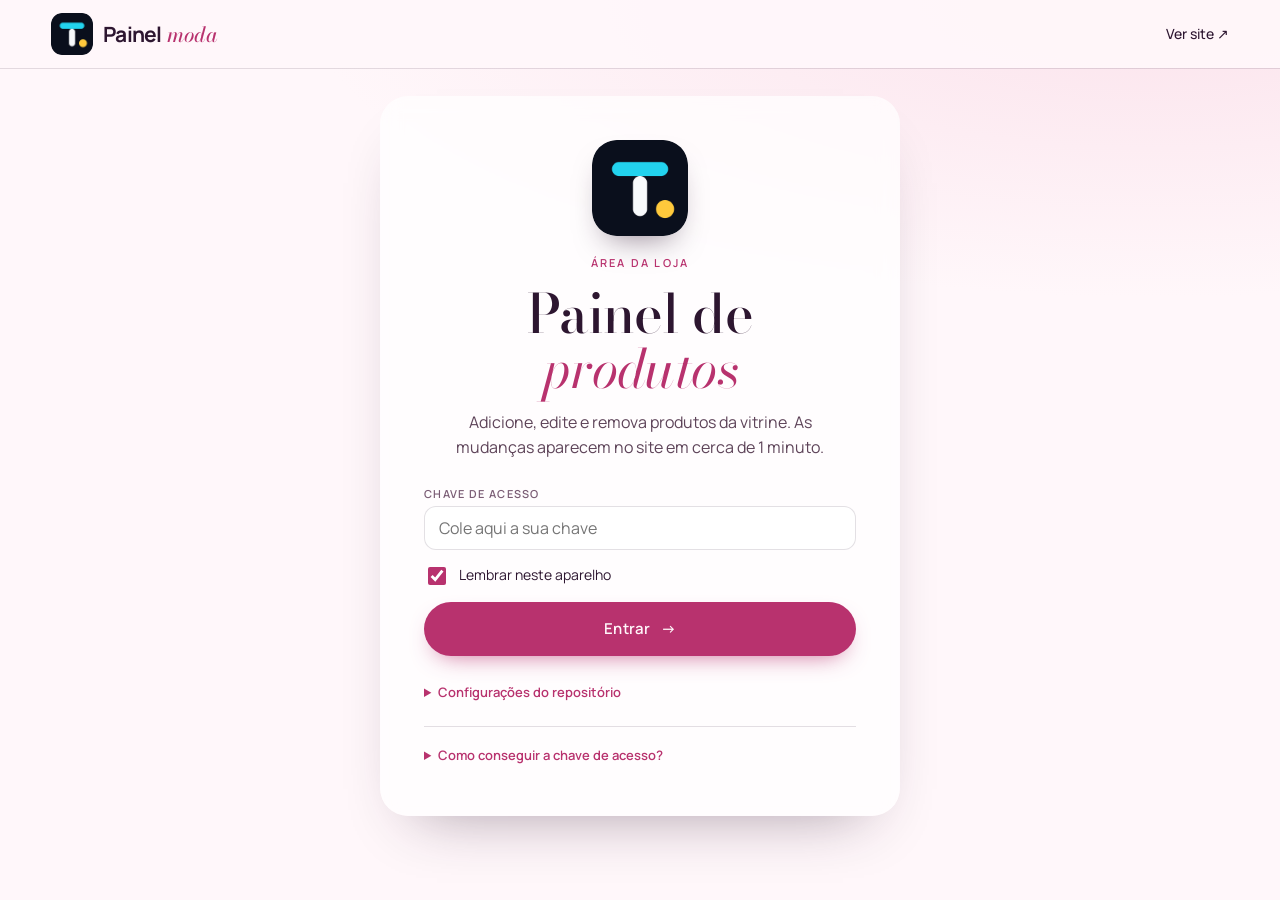
==== admin.html @ 1f46e374 "Tokanu Moda: loja de moda a partir da estrutura da v2 - Logo, contato e Instagram da Tokanu; São Sal" ====
<!doctype html>
<html lang="pt-BR">
<head>
  <meta charset="utf-8">
  <meta name="viewport" content="width=device-width, initial-scale=1, viewport-fit=cover">
  <meta name="robots" content="noindex, nofollow">
  <meta name="theme-color" content="#f8f1ec">
  <title>Painel · Tokanu Moda</title>
  <link rel="icon" href="assets/logo/icone-64.png" type="image/png">
  <link rel="apple-touch-icon" href="assets/logo/icone-180.png">
  <link rel="preconnect" href="https://fonts.googleapis.com">
  <link rel="preconnect" href="https://fonts.gstatic.com" crossorigin>
  <link href="https://fonts.googleapis.com/css2?family=Bodoni+Moda:ital,opsz,wght@0,6..96,400..700;1,6..96,400..600&family=Manrope:wght@400;500;600;700&display=swap" rel="stylesheet">
  <link rel="stylesheet" href="assets/css/style.css?v=1">
  <link rel="stylesheet" href="assets/css/admin.css?v=1">
</head>
<body class="adm">

  <header class="top top--solid adm-top">
    <span class="top__brand">
      <img src="assets/logo/icone-180.png" alt="" width="180" height="180">
      <span>Painel <em>moda</em></span>
    </span>
    <nav class="top__nav">
      <a href="index.html" target="_blank" rel="noopener" class="top__link">Ver site ↗</a>
      <button class="top__link" id="logout" hidden>Sair</button>
    </nav>
  </header>

  <!-- Login -->
  <section class="adm-login" id="loginView">
    <div class="adm-login__card">
      <img class="adm-login__seal" src="assets/logo/icone-512.png" alt="" width="512" height="512">
      <p class="eyebrow">Área da loja</p>
      <h1 class="title">Painel de <em>produtos</em></h1>
      <p class="adm-lead">Adicione, edite e remova produtos da vitrine. As mudanças aparecem no site em cerca de 1 minuto.</p>

      <form id="loginForm" class="adm-form" autocomplete="off">
        <label class="field"><span>Chave de acesso</span><input id="ghToken" type="password" required autocomplete="off" placeholder="Cole aqui a sua chave"></label>
        <label class="adm-check"><input type="checkbox" id="remember" checked> Lembrar neste aparelho</label>
        <button class="pill pill--rose pill--lg pill--block" type="submit">Entrar <span aria-hidden="true">→</span></button>
        <p class="adm-error" id="loginError" role="alert"></p>

        <details class="adm-advanced">
          <summary>Configurações do repositório</summary>
          <div class="adm-row">
            <label class="field"><span>Usuário GitHub</span><input id="ghOwner" required></label>
            <label class="field"><span>Repositório</span><input id="ghRepo" required></label>
          </div>
          <label class="field"><span>Branch</span><input id="ghBranch" value="main" required></label>
        </details>
      </form>

      <details class="adm-help">
        <summary>Como conseguir a chave de acesso?</summary>
        <ol>
          <li>Entre no GitHub com a conta onde o site está publicado.</li>
          <li>Abra <a href="https://github.com/settings/personal-access-tokens/new" target="_blank" rel="noopener">github.com/settings/personal-access-tokens/new</a>.</li>
          <li>Dê um nome (ex.: <em>Painel Loja de Moda</em>) e escolha a validade.</li>
          <li>Em <strong>Repository access</strong>, marque <em>Only select repositories</em> e escolha só o repositório do site.</li>
          <li>Em <strong>Permissions → Repository permissions → Contents</strong>, escolha <strong>Read and write</strong>.</li>
          <li>Clique em <strong>Generate token</strong>, copie e cole no campo acima. Não compartilhe essa chave.</li>
        </ol>
      </details>
    </div>
  </section>

  <!-- Lista -->
  <section class="adm-main" id="listView" hidden>
    <div class="adm-head">
      <div>
        <p class="eyebrow" id="repoLabel"></p>
        <h1 class="title">Seus <em>produtos</em></h1>
      </div>
      <button class="pill pill--rose pill--lg" id="newBtn">+ Novo produto</button>
    </div>

    <ul class="adm-stats" id="admStats"></ul>

    <div class="adm-tools">
      <label class="search">
        <svg width="18" height="18" viewBox="0 0 24 24" fill="none" stroke="currentColor" stroke-width="1.6" aria-hidden="true"><circle cx="11" cy="11" r="7"/><path d="m20 20-3.5-3.5"/></svg>
        <span class="sr-only">Buscar</span><input type="search" id="admSearch" placeholder="Buscar produto…">
      </label>
      <select id="admCat" class="adm-select" aria-label="Filtrar categoria"></select>
    </div>

    <ul class="adm-list" id="admList"></ul>

    <details class="adm-cats">
      <summary>Categorias</summary>
      <p class="fine">A ordem aqui é a ordem dos filtros no site. Categorias sem produtos não aparecem no site.</p>
      <ul id="catList" class="adm-catlist"></ul>
      <form id="catForm" class="adm-row adm-row--inline">
        <label class="field"><span>Nova categoria</span><input id="catName" required></label>
        <button class="pill pill--cocoa" type="submit">Adicionar</button>
      </form>
    </details>

    <div class="adm-foot">
      <button id="exportBtn">Baixar backup (.json)</button>
      <button id="reloadBtn">Recarregar do GitHub</button>
    </div>
  </section>

  <!-- Editor -->
  <div class="overlay" id="overlay"></div>
  <aside class="sheet sheet--product adm-sheet" id="editor" role="dialog" aria-modal="true" aria-label="Editar produto">
    <div class="sheet__grip" aria-hidden="true"></div>
    <div class="sheet__bar">
      <span class="sheet__title" id="edTitle">Novo produto</span>
      <button class="sheet__close" data-close type="button" aria-label="Fechar">✕</button>
    </div>
    <form class="sheet__scroll adm-editor" id="edForm" autocomplete="off">
      <div class="adm-photo">
        <div class="adm-photo__frame"><img id="edPreview" alt="" hidden><span id="edNoPhoto">Sem foto</span></div>
        <div class="adm-photo__ctrl">
          <label class="pill pill--cocoa adm-file">Escolher foto ↑<input type="file" id="edFile" accept="image/*"></label>
          <div class="adm-fit" role="radiogroup" aria-label="Ajuste da foto">
            <label><input type="radio" name="fit" value="contain" checked> Inteira (fundo branco)</label>
            <label><input type="radio" name="fit" value="cover"> Preencher (corta bordas)</label>
          </div>
          <p class="fine">Fotos com fundo branco ficam mais bonitas na vitrine. A imagem é ajustada sozinha para 1000×1250.</p>
        </div>
      </div>

      <div class="adm-fields">
        <label class="field"><span>Nome do produto *</span><input id="edNome" required maxlength="120"></label>
        <div class="adm-row">
          <label class="field"><span>Marca</span><input id="edMarca" list="marcas" maxlength="40"></label>
          <label class="field"><span>Categoria *</span><select id="edCategoria" required></select></label>
        </div>
        <div class="adm-row">
          <label class="field"><span>Preço (R$) · 0 = "Consulte"</span><input id="edPreco" inputmode="decimal" placeholder="100,00"></label>
          <label class="field"><span>Tamanhos / numeração</span><input id="edVolume" placeholder="P · M · G  ou  34 ao 39" maxlength="60"></label>
        </div>
        <label class="field"><span>Cor / material</span><input id="edFamilia" placeholder="Preto, linho, couro, banhado a ouro…" maxlength="60"></label>
        <label class="field"><span>Descrição</span><textarea id="edDescricao" rows="6" maxlength="1200"></textarea></label>
        <div class="adm-switches">
          <label class="adm-switch"><input type="checkbox" id="edDisponivel" checked><span class="adm-switch__ui"></span>Disponível <small>(desligado = "Esgotado")</small></label>
          <label class="adm-switch"><input type="checkbox" id="edDestaque"><span class="adm-switch__ui"></span>Mostrar em "Mais desejados"</label>
        </div>
      </div>
      <datalist id="marcas"></datalist>

      <div class="adm-editor__actions">
        <button class="pill pill--rose pill--lg pill--block" type="submit" id="edSave">Salvar e publicar →</button>
        <button class="adm-delete" type="button" id="edDelete" hidden>Excluir produto</button>
      </div>
    </form>
  </aside>

  <div class="adm-busy" id="busy" hidden>
    <div><img src="assets/logo/icone-180.png" alt="" width="90" height="90"><p id="busyMsg">Publicando…</p></div>
  </div>
  <div class="toast" id="toast" role="status" aria-live="polite"></div>

  <script src="assets/js/config.js?v=1"></script>
  <script src="assets/js/admin.js?v=1"></script>
</body>
</html>
---- assets/css/style.css ----
/* =========================================================
   TOKANU MODA — loja de moda (base: v2 Boutique)
   Creme + blush + cacau, rosé da logo, serifada elegante, molduras em arco
   ========================================================= */
:root {
  --cream: #fff7fa;
  --cream-2: #fceef3;
  --blush: #fbe3ec;
  --blush-2: #f6cfdf;
  --rose: #b8326e;       /* framboesa: botões (contraste com texto claro) */
  --rose-mid: #e0679a;   /* rosa médio */
  --rose-light: #f9c9dc; /* rosa claro */
  --lilac: #efe3f8;
  --champagne: #f7ebdd;
  --frame: 20px;          /* cantos das fotos (antes: arcos) */
  --cocoa: #2d1630;
  --cocoa-2: #3e2242;
  --text: #2d1630;
  --muted: #7a5c74;
  --line: rgba(45, 22, 48, 0.13);
  --line-light: rgba(255, 247, 250, 0.18);

  --serif: "Bodoni Moda", "Didot", "Times New Roman", serif;
  --sans: "Manrope", "Helvetica Neue", Arial, sans-serif;

  --gutter: clamp(16px, 4vw, 56px);
  --radius: 22px;
  --ease: cubic-bezier(0.22, 1, 0.36, 1);
  --top-h: 68px;
}

*, *::before, *::after { box-sizing: border-box; }
html { -webkit-text-size-adjust: 100%; scroll-behavior: smooth; scroll-padding-top: var(--top-h); }
body {
  margin: 0; background: var(--cream); color: var(--text);
  font-family: var(--sans); font-size: 16px; line-height: 1.6;
  -webkit-font-smoothing: antialiased; overflow-x: hidden;
}
body.is-locked { overflow: hidden; }
img { display: block; max-width: 100%; height: auto; }
a { color: inherit; text-decoration: none; }
button { font: inherit; color: inherit; background: none; border: 0; padding: 0; cursor: pointer; }
input, textarea, select { font: inherit; color: inherit; }
::selection { background: var(--rose-light); color: var(--cocoa); }
.sr-only { position: absolute; width: 1px; height: 1px; overflow: hidden; clip: rect(0 0 0 0); white-space: nowrap; }

/* ---------- Tipografia ---------- */
.eyebrow {
  margin: 0 0 14px; font-size: 11px; font-weight: 600;
  letter-spacing: .2em; text-transform: uppercase; color: var(--rose);
}
.title {
  margin: 0; font-family: var(--serif); font-weight: 500;
  font-size: clamp(38px, 7vw, 76px); line-height: 1.02; letter-spacing: -0.015em;
}
.title em, .hero__title em { font-style: italic; color: var(--rose); font-weight: 400; }

/* ---------- Botões ---------- */
.pill {
  display: inline-flex; align-items: center; justify-content: center; gap: 10px;
  min-height: 46px; padding: 0 22px; border-radius: 999px;
  font-weight: 600; font-size: 14px; letter-spacing: .02em;
  transition: background .3s, color .3s, transform .3s var(--ease), box-shadow .3s;
}
.pill:active { transform: scale(.97); }
.pill--rose { background: var(--rose); color: var(--cream); box-shadow: 0 10px 24px -12px rgba(184, 50, 110, .8); }
.pill--rose:hover { background: var(--cocoa); }
.pill--cocoa { background: var(--cocoa); color: var(--cream); }
.pill--cocoa:hover { background: var(--rose); }
.pill--line { border: 1px solid currentColor; }
.pill--lg { min-height: 54px; padding: 0 28px; font-size: 15px; }
.pill--block { width: 100%; }
.pill[disabled] { opacity: .45; pointer-events: none; }
.link-arrow { font-weight: 600; font-size: 14px; border-bottom: 1px solid var(--rose-mid); padding-bottom: 2px; }
.link-arrow:hover { color: var(--rose); }
.round {
  width: 46px; height: 46px; border-radius: 50%; border: 1px solid var(--line);
  display: grid; place-items: center; background: var(--cream); transition: background .3s, color .3s;
}
.round:hover { background: var(--cocoa); color: var(--cream); }

/* ---------- Abertura ---------- */
.curtain {
  position: fixed; inset: 0; z-index: 200; background: var(--cream);
  display: grid; place-items: center;
  transition: opacity .8s var(--ease) .1s, visibility .8s;
}
.curtain img { width: 120px; height: 120px; border-radius: 50%; animation: seal 1.1s var(--ease) both; }
@keyframes seal { from { transform: scale(.7) rotate(-20deg); opacity: 0; } to { transform: none; opacity: 1; } }
.is-ready .curtain { opacity: 0; visibility: hidden; }

/* ---------- Topo ---------- */
.top {
  position: fixed; inset: 0 0 auto; z-index: 60; height: var(--top-h);
  display: flex; align-items: center; justify-content: space-between; gap: 12px;
  padding: 0 var(--gutter);
  transition: background .4s, box-shadow .4s, transform .5s var(--ease);
}
.top.is-solid { background: rgba(255, 247, 250, .9); -webkit-backdrop-filter: blur(12px); backdrop-filter: blur(12px); box-shadow: 0 1px 0 var(--line); }
.top.is-hidden { transform: translateY(-100%); }
.top__brand { display: inline-flex; align-items: center; gap: 10px; }
.top__brand img { width: 42px; height: 42px; border-radius: 50%; }
.top__brand span { font-family: var(--serif); font-size: 21px; font-weight: 600; line-height: 1; }
.top__brand em { font-style: italic; font-weight: 400; color: var(--rose); }
.top__nav { display: flex; align-items: center; gap: 22px; }
.top__link { font-size: 14px; font-weight: 500; position: relative; }
.top__link::after { content: ""; position: absolute; left: 0; right: 0; bottom: -4px; height: 1px; background: var(--rose); transform: scaleX(0); transition: transform .4s var(--ease); }
.top__link:hover::after { transform: scaleX(1); }
.top__desk { display: none; }
@media (min-width: 960px) { .top__desk { display: inline; } }
.top__bag { position: relative; width: 42px; height: 42px; display: grid; place-items: center; border-radius: 50%; }
.top__bag svg { width: 22px; height: 22px; }
.top__badge {
  position: absolute; top: 2px; right: 0; min-width: 18px; height: 18px; padding: 0 5px;
  border-radius: 9px; background: var(--rose); color: var(--cream);
  font-size: 10px; font-weight: 700; display: grid; place-items: center;
  transform: scale(0); transition: transform .4s var(--ease);
}
.top__badge.is-on { transform: scale(1); }
.top__badge.is-bump { animation: bump .5s var(--ease); }
@keyframes bump { 40% { transform: scale(1.35); } }
.top__menu { width: 42px; height: 42px; display: grid; place-content: center; gap: 6px; }
.top__menu span { display: block; width: 22px; height: 1.5px; background: currentColor; transition: transform .4s var(--ease); }
.menu-open .top__menu span:first-child { transform: translateY(3.75px) rotate(45deg); }
.menu-open .top__menu span:last-child { transform: translateY(-3.75px) rotate(-45deg); }
@media (max-width: 420px) { .top__brand span { font-size: 19px; } .top__brand em { display: none; } .top__brand img { width: 38px; height: 38px; } .top__nav { gap: 10px; } }

/* ---------- Menu ---------- */
.menu {
  position: fixed; inset: 0; z-index: 55; background: var(--blush);
  padding: calc(var(--top-h) + 20px) var(--gutter) 32px;
  opacity: 0; visibility: hidden; transition: opacity .5s var(--ease), visibility .5s;
}
.menu.is-open { opacity: 1; visibility: visible; }
.menu__inner { height: 100%; display: flex; flex-direction: column; justify-content: space-between; max-width: 900px; }
.menu__list { list-style: none; margin: 0; padding: 0; }
.menu__list li { border-bottom: 1px solid var(--line); overflow: hidden; }
.menu__list a {
  display: block; padding: 12px 0; font-family: var(--serif); font-size: clamp(34px, 9vw, 64px); line-height: 1.1;
  transform: translateY(100%); transition: transform .8s var(--ease), color .3s;
}
.menu.is-open .menu__list a { transform: none; }
.menu__list li:nth-child(2) a { transition-delay: .05s; }
.menu__list li:nth-child(3) a { transition-delay: .1s; }
.menu__list li:nth-child(4) a { transition-delay: .15s; }
.menu__list li:nth-child(5) a { transition-delay: .2s; }
.menu__list a:hover { color: var(--rose); font-style: italic; }
.menu__foot { display: flex; gap: 10px; flex-wrap: wrap; }

/* ---------- Hero ---------- */
.hero {
  min-height: 100svh; display: grid; gap: 22px; align-content: center; align-items: center;
  padding: calc(var(--top-h) + 8px) var(--gutter) 40px;
  background: radial-gradient(120% 70% at 85% 30%, var(--blush) 0%, var(--cream) 60%);
  overflow: hidden;
}
.hero__title { margin: 0 0 16px; font-family: var(--serif); font-weight: 500; font-size: clamp(38px, 10.5vw, 92px); line-height: .98; letter-spacing: -0.02em; }
.hero__lead { margin: 0 0 26px; max-width: 470px; color: #5e4459; font-size: 16px; }
.hero__cta { display: flex; flex-wrap: wrap; align-items: center; gap: 18px 24px; }

.hero__art { position: relative; height: 44svh; min-height: 300px; max-height: 420px; order: -1; }
.arch {
  position: absolute; overflow: hidden; border-radius: var(--frame);
  background: linear-gradient(180deg, var(--blush-2), var(--blush));
  display: flex; align-items: flex-end; justify-content: center;
  box-shadow: 0 30px 60px -30px rgba(45, 22, 48, .35);
  will-change: transform;
}
.arch img { width: 82%; height: auto; margin-bottom: 9%; filter: drop-shadow(0 18px 24px rgba(45, 22, 48, .22)); transition: transform 1.2s var(--ease); }
.arch--big { left: 4%; top: 0; width: 62%; height: 92%; }
.arch--small { right: 2%; bottom: 0; width: 40%; height: 58%; background: linear-gradient(180deg, #e7c3be, var(--blush-2)); border: 6px solid var(--cream); }
.arch--small img { width: 70%; }
.note {
  position: absolute; z-index: 2; padding: 6px 12px; border-radius: 999px;
  background: var(--cream); font-family: var(--serif); font-style: italic; font-size: 17px; color: var(--cocoa);
  box-shadow: 0 12px 30px -16px rgba(45, 22, 48, .4);
  animation: float 6s ease-in-out infinite;
}
.note--1 { left: 0; top: 12%; }
.note--2 { right: 4%; top: 18%; animation-delay: -2s; }
.note--3 { left: 30%; bottom: 4%; animation-delay: -4s; }
@keyframes float { 50% { transform: translateY(-8px); } }
.hero__ring { position: absolute; right: -14%; top: -10%; width: 70%; color: var(--rose-mid); opacity: .5; pointer-events: none; }

@media (min-width: 960px) {
  .hero { grid-template-columns: 1.05fr 1fr; gap: 40px; }
  .hero__art { order: 0; height: min(78svh, 680px); max-height: none; }
  .hero__title { font-size: clamp(56px, 6.4vw, 104px); }
}

/* Revelar */
.reveal { opacity: 0; transform: translateY(24px); transition: opacity 1s var(--ease), transform 1s var(--ease); }
.reveal.is-in { opacity: 1; transform: none; }

/* ---------- Marcas ---------- */
.brands { border-block: 1px solid var(--line); overflow: hidden; white-space: nowrap; padding: 16px 0; background: var(--cream); }
.brands__track { display: inline-flex; align-items: center; gap: 28px; animation: marquee 30s linear infinite; padding-right: 28px; }
.brands__track span { font-family: var(--serif); font-style: italic; font-size: clamp(24px, 4vw, 36px); }
.brands__track i { font-style: normal; color: var(--rose-mid); font-size: 14px; }
@keyframes marquee { to { transform: translateX(-50%); } }

/* ---------- Seções ---------- */
.section { padding: clamp(64px, 10vw, 128px) var(--gutter); }
.section--blush { background: var(--blush); }
.section--cocoa { background: var(--cocoa); color: var(--cream); }
.section--cocoa .eyebrow { color: var(--rose-light); }
.section--cocoa .title em { color: var(--rose-light); }
.head { margin-bottom: clamp(28px, 5vw, 52px); max-width: 900px; }
.head--split { display: flex; justify-content: space-between; align-items: flex-end; gap: 16px; max-width: none; }
.arrows { display: flex; gap: 8px; flex: none; }

/* ---------- Categorias ---------- */
.cats {
  display: grid; grid-auto-flow: column; grid-auto-columns: 42%;
  gap: 14px; overflow-x: auto; scroll-snap-type: x mandatory; scrollbar-width: none;
  margin: 0 calc(var(--gutter) * -1); padding: 4px var(--gutter) 8px; scroll-padding-inline: var(--gutter);
}
.cats::-webkit-scrollbar { display: none; }
.cat { scroll-snap-align: start; text-align: center; }
.cat__arch {
  display: block; aspect-ratio: 3 / 4; border-radius: var(--frame); overflow: hidden;
  background: var(--blush); position: relative; transition: background .4s;
}
.cat__arch img { width: 100%; height: 100%; object-fit: cover; mix-blend-mode: multiply; transition: transform 1s var(--ease); }
.cat:hover .cat__arch img { transform: scale(1.06); }
.cat:hover .cat__arch { background: var(--blush-2); }
.cat__name { display: block; margin-top: 12px; font-family: var(--serif); font-size: 21px; line-height: 1.15; }
.cat__count { display: block; font-size: 11px; letter-spacing: .14em; text-transform: uppercase; color: var(--muted); margin-top: 2px; }
@media (min-width: 700px) { .cats { grid-auto-columns: 26%; } }
@media (min-width: 1100px) { .cats { grid-auto-flow: row; grid-template-columns: repeat(6, 1fr); overflow: visible; margin: 0; padding: 0; } }

/* ---------- Escolhas ---------- */
.picks {
  display: grid; grid-auto-flow: column; grid-auto-columns: min(80vw, 360px);
  gap: 18px; overflow-x: auto; scroll-snap-type: x mandatory; scrollbar-width: none;
  margin: 0 calc(var(--gutter) * -1); padding: 0 var(--gutter) 10px; scroll-padding-inline: var(--gutter);
}
.picks::-webkit-scrollbar { display: none; }
.pick { scroll-snap-align: start; text-align: left; background: var(--cream); border-radius: var(--radius); padding: 12px; display: flex; flex-direction: column; }
.pick__img { display: block; aspect-ratio: 4 / 5; border-radius: var(--frame); overflow: hidden; background: #fff; }
.pick__img img { width: 100%; height: 100%; object-fit: cover; transition: transform 1.2s var(--ease); }
.pick:hover .pick__img img { transform: scale(1.05); }
.pick__body { padding: 14px 6px 4px; display: grid; gap: 4px; }
.pick__brand { font-size: 10px; letter-spacing: .18em; text-transform: uppercase; color: var(--muted); font-weight: 600; }
.pick__name { font-family: var(--serif); font-size: 23px; line-height: 1.1; }
.pick__foot { display: flex; justify-content: space-between; align-items: center; margin-top: 8px; }
.pick__price { font-weight: 700; }
.pick__go { font-size: 13px; font-weight: 600; color: var(--rose); }

/* ---------- Filtros ---------- */
.filters {
  position: sticky; top: var(--top-h); z-index: 30;
  margin: 0 calc(var(--gutter) * -1) 26px; padding: 10px var(--gutter) 12px;
  background: rgba(255, 247, 250, .94); -webkit-backdrop-filter: blur(10px); backdrop-filter: blur(10px);
  border-bottom: 1px solid var(--line);
  transition: top .5s var(--ease);
}
.top.is-hidden ~ main .filters { top: 0; }
.chips { display: flex; gap: 8px; overflow-x: auto; scrollbar-width: none; margin: 0 calc(var(--gutter) * -1); padding: 2px var(--gutter); }
.chips::-webkit-scrollbar { display: none; }
.chip {
  flex: none; padding: 9px 16px; border-radius: 999px; border: 1px solid var(--line);
  font-size: 13px; font-weight: 500; white-space: nowrap; background: transparent;
  transition: background .3s, color .3s, border-color .3s;
}
.chip:hover { border-color: var(--rose-mid); }
.chip.is-active { background: var(--cocoa); color: var(--cream); border-color: var(--cocoa); }
.chip sup { font-size: 9px; margin-left: 3px; opacity: .6; }
.filters__row { display: flex; align-items: center; gap: 12px; margin-top: 10px; }
.search {
  flex: 1; display: flex; align-items: center; gap: 10px;
  background: #fff; border-radius: 999px; padding: 0 16px; height: 44px; border: 1px solid var(--line);
}
.search input { flex: 1; min-width: 0; border: 0; outline: none; background: transparent; font-size: 16px; }
.search input::placeholder { color: #a88aa0; }
.search:focus-within { border-color: var(--rose-mid); }
.filters__count { font-size: 12px; color: var(--muted); white-space: nowrap; }

/* ---------- Grade de produtos ---------- */
.grid { display: grid; grid-template-columns: repeat(2, minmax(0, 1fr)); gap: 26px 12px; }
@media (min-width: 720px) { .grid { grid-template-columns: repeat(3, minmax(0, 1fr)); gap: 40px 20px; } }
@media (min-width: 1180px) { .grid { grid-template-columns: repeat(4, minmax(0, 1fr)); } }
.card { display: flex; flex-direction: column; }
.card__media {
  position: relative; width: 100%; aspect-ratio: 4 / 5; overflow: hidden;
  border-radius: var(--frame); background: var(--blush);
}
.card__media img { width: 100%; height: 100%; object-fit: cover; mix-blend-mode: multiply; transition: transform 1.1s var(--ease), opacity .5s; }
.card__media img[data-loaded="0"] { opacity: 0; }
.card:hover .card__media img { transform: scale(1.05); }
.card__tag {
  position: absolute; left: 50%; bottom: 10px; transform: translateX(-50%);
  padding: 5px 10px; border-radius: 999px; background: var(--cream);
  font-size: 10px; font-weight: 700; letter-spacing: .12em; text-transform: uppercase; white-space: nowrap;
}
.card__tag--off { background: var(--cocoa); color: var(--cream); }
.card__body { padding: 12px 2px 0; display: flex; flex-direction: column; gap: 3px; flex: 1; text-align: center; }
.card__brand { font-size: 10px; letter-spacing: .16em; text-transform: uppercase; color: var(--muted); font-weight: 600; }
.card__name { margin: 0; font-family: var(--serif); font-weight: 500; font-size: 19px; line-height: 1.12; }
.card__name button { text-align: center; }
.card__vol { font-size: 12px; color: var(--muted); }
.card__price { font-weight: 700; margin-top: 4px; }
.card__add {
  margin-top: 10px; min-height: 40px; border-radius: 999px; border: 1px solid var(--cocoa);
  font-size: 13px; font-weight: 600; transition: background .3s, color .3s, border-color .3s;
}
.card__add:hover { background: var(--cocoa); color: var(--cream); }
.card__add.is-added { background: var(--rose); border-color: var(--rose); color: var(--cream); }
.card.is-off .card__media img { filter: grayscale(.9); opacity: .6; }
@media (min-width: 720px) { .card__name { font-size: 22px; } }
.empty { grid-column: 1 / -1; text-align: center; color: var(--muted); padding: 50px 0; }
.empty a { color: var(--rose); text-decoration: underline; }

/* ---------- Como comprar ---------- */
.steps { list-style: none; margin: 0; padding: 0; display: grid; gap: 0; }
.step { padding: 26px 0; border-top: 1px solid var(--line-light); display: grid; grid-template-columns: 64px 1fr; gap: 4px 16px; }
.step__n { font-family: var(--serif); font-style: italic; font-size: 44px; line-height: 1; color: var(--rose-light); grid-row: span 2; }
.step h3 { margin: 0; font-family: var(--serif); font-weight: 500; font-size: 28px; line-height: 1.15; }
.step p { margin: 0; color: rgba(255, 247, 250, .72); max-width: 420px; }
@media (min-width: 900px) {
  .steps { grid-template-columns: repeat(3, 1fr); gap: 32px; }
  .step { grid-template-columns: 1fr; padding-top: 30px; }
  .step__n { font-size: 64px; grid-row: auto; margin-bottom: 10px; }
}

/* ---------- Sobre ---------- */
.about { display: grid; gap: 32px; align-items: center; }
.about__text > p:not(.eyebrow) { color: #5e4459; max-width: 560px; margin: 18px 0 24px; font-size: 17px; }
.facts { list-style: none; margin: 0; padding: 0; display: grid; grid-template-columns: repeat(3, 1fr); border-top: 1px solid var(--line); }
.facts li { padding: 14px 8px 0 0; font-family: var(--serif); font-size: 20px; line-height: 1.15; }
.facts span { display: block; font-family: var(--sans); font-size: 10px; letter-spacing: .16em; text-transform: uppercase; color: var(--muted); margin-bottom: 4px; }
@media (min-width: 900px) { .about { grid-template-columns: 1fr 1.2fr; gap: 56px; } }

/* ---------- CTA ---------- */
.cta {
  background: var(--rose-light); display: grid; gap: 28px; align-items: center;
  padding: clamp(64px, 10vw, 120px) var(--gutter); overflow: hidden;
}
.cta .eyebrow { color: var(--cocoa); }
.cta .title em { color: var(--rose); }
.cta__text p:not(.eyebrow) { max-width: 460px; margin: 18px 0 26px; font-size: 17px; }
.cta__arch {
  width: min(70vw, 360px); aspect-ratio: 3 / 4; justify-self: center;
  border-radius: var(--frame); background: var(--cream);
  display: flex; align-items: flex-end; justify-content: center; overflow: hidden;
}
.cta__arch img { width: 76%; margin-bottom: 10%; filter: drop-shadow(0 18px 24px rgba(45, 22, 48, .22)); }
@media (min-width: 900px) { .cta { grid-template-columns: auto 1fr; gap: 72px; } }

/* ---------- Rodapé ---------- */
.footer { background: var(--cocoa); color: var(--cream); padding: 56px var(--gutter) calc(110px + env(safe-area-inset-bottom)); }
.footer__top { display: grid; gap: 32px; }
.footer__logo { width: 200px; }
.footer__cols { display: grid; grid-template-columns: 1fr 1fr; gap: 24px; }
.footer h4 { margin: 0 0 12px; font-size: 11px; letter-spacing: .18em; text-transform: uppercase; color: var(--rose-light); font-weight: 600; }
.footer a, .footer p { display: block; margin: 0 0 8px; font-size: 14px; color: rgba(255, 247, 250, .85); }
.footer a:hover { color: var(--rose-light); }
.footer__base { margin-top: 40px; padding-top: 18px; border-top: 1px solid var(--line-light); display: flex; flex-wrap: wrap; justify-content: space-between; gap: 8px 24px; font-size: 12px; color: rgba(255, 247, 250, .6); }
.footer__base strong { color: var(--cream); }
@media (min-width: 900px) { .footer { padding-bottom: 32px; } .footer__top { grid-template-columns: 1fr 1.4fr; align-items: start; } }

/* ---------- Painéis (bottom sheet no celular, lateral no desktop) ---------- */
.overlay { position: fixed; inset: 0; z-index: 80; background: rgba(45, 22, 48, .45); opacity: 0; visibility: hidden; transition: opacity .5s var(--ease), visibility .5s; }
.overlay.is-open { opacity: 1; visibility: visible; }
.sheet {
  position: fixed; z-index: 90; left: 0; right: 0; bottom: 0; max-height: 92svh;
  background: var(--cream); border-radius: 26px 26px 0 0;
  display: flex; flex-direction: column;
  transform: translateY(105%); transition: transform .7s var(--ease); visibility: hidden;
  box-shadow: 0 -20px 50px -20px rgba(45, 22, 48, .35);
}
.sheet.is-open { transform: none; visibility: visible; }
.sheet--bag { height: 92svh; }
.sheet__grip { width: 44px; height: 5px; border-radius: 3px; background: var(--line); margin: 10px auto 0; flex: none; }
.sheet__bar { display: flex; justify-content: space-between; align-items: center; padding: 6px var(--gutter) 10px; flex: none; }
.sheet__counter { font-size: 11px; letter-spacing: .16em; color: var(--muted); }
.sheet__title { font-family: var(--serif); font-size: 26px; }
.sheet__title small { font-family: var(--sans); font-size: 13px; color: var(--muted); }
.sheet__close { width: 40px; height: 40px; border-radius: 50%; background: var(--cream-2); display: grid; place-items: center; font-size: 15px; }
.sheet__close:hover { background: var(--cocoa); color: var(--cream); }
.sheet__scroll { overflow-y: auto; flex: 1; overscroll-behavior: contain; }
@media (min-width: 960px) {
  .sheet { left: auto; top: 0; bottom: 0; right: 0; max-height: none; height: auto; border-radius: 26px 0 0 26px; transform: translateX(105%); }
  .sheet--product { width: min(1040px, 92vw); }
  .sheet--bag { width: 460px; height: auto; }
  .sheet__grip { display: none; }
  .sheet__bar { padding-top: 18px; }
}

.pd { display: grid; gap: 4px; padding-bottom: 30px; }
.pd__media { margin: 0 var(--gutter); aspect-ratio: 4 / 5; max-height: 52svh; border-radius: var(--frame); overflow: hidden; background: var(--blush); justify-self: center; width: min(100% - 2 * var(--gutter), 440px); }
.pd__media img { width: 100%; height: 100%; object-fit: cover; mix-blend-mode: multiply; }
.pd__body { padding: 18px var(--gutter) 0; display: grid; gap: 16px; }
.pd__brand { font-size: 11px; letter-spacing: .18em; text-transform: uppercase; color: var(--rose); font-weight: 700; }
.pd__name { margin: -8px 0 0; font-family: var(--serif); font-weight: 500; font-size: clamp(32px, 7vw, 50px); line-height: 1.02; }
.pd__tags { display: flex; flex-wrap: wrap; gap: 6px; }
.pd__tag { padding: 6px 12px; border-radius: 999px; background: var(--blush); font-size: 12px; font-weight: 500; }
.pd__desc { margin: 0; color: #5e4459; font-size: 16px; line-height: 1.65; }
.pd__price { font-family: var(--serif); font-size: 40px; line-height: 1; font-weight: 600; }
.pd__price small { display: block; margin-top: 6px; font-family: var(--sans); font-size: 12px; font-weight: 400; color: var(--muted); }
.pd__buy { display: flex; gap: 10px; align-items: center; }
.pd__buy .pill { flex: 1; }
.pd__wa { display: flex; }
.pd__nav { display: flex; justify-content: space-between; padding-top: 12px; border-top: 1px solid var(--line); font-size: 13px; font-weight: 600; }
.qty { display: inline-flex; align-items: center; border: 1px solid var(--line); border-radius: 999px; height: 46px; flex: none; }
.qty button { width: 40px; height: 100%; font-size: 18px; }
.qty span { min-width: 22px; text-align: center; font-weight: 700; }
@media (min-width: 960px) {
  .pd { grid-template-columns: 1fr 1fr; align-items: start; padding: 0 0 40px; }
  .pd__media { margin: 0 0 0 var(--gutter); width: auto; max-height: none; position: sticky; top: 0; }
  .pd__body { padding: 0 40px 0 12px; }
}

.bag__list { list-style: none; margin: 0; padding: 0 var(--gutter); }
.bag__item { display: grid; grid-template-columns: 70px 1fr auto; gap: 14px; align-items: center; padding: 14px 0; border-bottom: 1px solid var(--line); }
.bag__thumb { aspect-ratio: 4 / 5; border-radius: var(--frame); overflow: hidden; background: var(--blush); }
.bag__thumb img { width: 100%; height: 100%; object-fit: cover; mix-blend-mode: multiply; }
.bag__name { font-family: var(--serif); font-size: 19px; line-height: 1.12; }
.bag__meta { font-size: 12px; color: var(--muted); margin-top: 3px; }
.bag__controls { display: flex; flex-direction: column; align-items: flex-end; gap: 6px; }
.bag__controls .qty { height: 36px; }
.bag__controls .qty button { width: 32px; font-size: 16px; }
.bag__remove { font-size: 12px; color: var(--muted); text-decoration: underline; }
.bag__empty { padding: 40px var(--gutter); text-align: center; }
.bag__empty h3 { font-family: var(--serif); font-weight: 500; font-size: 34px; margin: 0 0 8px; }
.bag__empty p { color: var(--muted); margin: 0 0 22px; }
.bag__foot { flex: none; display: grid; gap: 12px; padding: 14px var(--gutter) calc(14px + env(safe-area-inset-bottom)); border-top: 1px solid var(--line); background: var(--cream); }
.bag__total { display: flex; justify-content: space-between; align-items: baseline; }
.bag__total span { font-size: 13px; color: var(--muted); }
.bag__total strong { font-family: var(--serif); font-size: 32px; font-weight: 600; }
.fields { display: grid; grid-template-columns: minmax(0, 1fr) minmax(0, 1fr); gap: 10px; }
.field { display: grid; gap: 3px; min-width: 0; }
.field span { font-size: 11px; letter-spacing: .12em; text-transform: uppercase; color: var(--muted); font-weight: 600; }
.field input, .field textarea, .field select {
  width: 100%; min-width: 0; height: 44px; padding: 0 14px; border-radius: 12px;
  border: 1px solid var(--line); background: #fff; outline: none; font-size: 16px;
}
.field textarea { height: auto; padding: 10px 14px; resize: vertical; }
.field input:focus, .field textarea:focus, .field select:focus { border-color: var(--rose-mid); }
.fine { margin: 0; font-size: 11px; color: var(--muted); }
.fine a { text-decoration: underline; }

/* ---------- Flutuantes ---------- */
.floatbag {
  position: fixed; z-index: 50; left: 12px; right: 12px; bottom: calc(12px + env(safe-area-inset-bottom));
  display: flex; align-items: center; justify-content: space-between; gap: 10px;
  padding: 8px 8px 8px 20px; border-radius: 999px; background: var(--cocoa); color: var(--cream);
  box-shadow: 0 18px 40px -16px rgba(45, 22, 48, .6);
  transform: translateY(160%); transition: transform .6s var(--ease);
}
.floatbag.is-visible { transform: none; }
.floatbag__info { display: grid; text-align: left; line-height: 1.2; }
.floatbag__count { font-weight: 700; font-size: 14px; }
.floatbag__total { font-size: 12px; color: var(--rose-light); }
@media (min-width: 960px) { .floatbag { left: auto; right: 24px; bottom: 24px; width: 360px; } }

.wa-fab {
  position: fixed; z-index: 49; right: 16px; bottom: calc(16px + env(safe-area-inset-bottom));
  width: 56px; height: 56px; border-radius: 50%; background: var(--rose); color: var(--cream);
  display: grid; place-items: center; box-shadow: 0 14px 30px -12px rgba(184, 50, 110, .9);
  transition: transform .5s var(--ease), opacity .4s, background .3s;
}
.wa-fab:hover { background: var(--cocoa); }
.wa-fab svg { width: 26px; height: 26px; }
.wa-fab.is-hidden, .wa-fab.is-top { transform: scale(.4); opacity: 0; pointer-events: none; }

.toast {
  position: fixed; z-index: 120; left: 50%; top: calc(var(--top-h) + 8px);
  transform: translate(-50%, -16px); opacity: 0; pointer-events: none;
  padding: 10px 18px; border-radius: 999px; background: var(--cocoa); color: var(--cream);
  font-size: 13px; font-weight: 600; max-width: calc(100vw - 32px); text-align: center;
  transition: transform .5s var(--ease), opacity .4s;
}
.toast.is-show { transform: translate(-50%, 0); opacity: 1; }

/* ---------- Página de texto ---------- */
.doc { padding: calc(var(--top-h) + 40px) var(--gutter) 80px; max-width: 820px; }
.doc h1 { font-family: var(--serif); font-weight: 500; font-size: clamp(44px, 9vw, 84px); line-height: 1; margin: 10px 0 28px; }
.doc h1 em { font-style: italic; color: var(--rose); }
.doc h2 { font-family: var(--serif); font-weight: 600; font-size: 26px; margin: 40px 0 8px; }
.doc p, .doc li { font-size: 16px; line-height: 1.7; color: #4a3448; }
.doc a { color: var(--rose); text-decoration: underline; }
.top--solid { background: rgba(255, 247, 250, .94); box-shadow: 0 1px 0 var(--line); }

@media (prefers-reduced-motion: reduce) {
  *, *::before, *::after { animation: none !important; transition-duration: .01ms !important; }
  .reveal { opacity: 1; transform: none; }
}

@media (max-width: 959px) { .hero__lead { font-size: 15px; margin-bottom: 20px; } .hero .eyebrow { margin-bottom: 10px; } .note { font-size: 15px; } }
/* Tablet: mantém a proporção dos arcos do topo */
@media (min-width: 560px) and (max-width: 959px) {
  .hero__art { width: min(100%, 460px); max-height: 460px; height: 50svh; justify-self: center; }
}

/* =========================================================
   Instagram 3D
   ========================================================= */
.ig3d { display: block; width: 100%; height: auto; overflow: visible; filter: drop-shadow(0 6px 8px rgba(80, 30, 90, .28)); }
.top__ig { width: 38px; display: grid; place-items: center; transition: transform .5s var(--ease); }
.top__ig .ig3d { width: 30px; }
.top__ig:hover { transform: translateY(-2px) rotate(-8deg) scale(1.08); }
.pill--ig { gap: 8px; }
.pill--ig .ig3d { width: 22px; }

.ig-fab {
  position: fixed; z-index: 49; right: 16px; bottom: calc(84px + env(safe-area-inset-bottom));
  width: 56px; transition: transform .6s var(--ease), opacity .4s, bottom .6s var(--ease);
  animation: igbob 3.2s ease-in-out infinite;
}
.ig-fab:hover { transform: rotate(-10deg) scale(1.08); }
.ig-fab.is-top { transform: scale(.4); opacity: 0; pointer-events: none; }
.ig-fab.is-lifted { bottom: calc(88px + env(safe-area-inset-bottom)); }
.ig-fab.is-solo { bottom: calc(16px + env(safe-area-inset-bottom)); }
@keyframes igbob { 50% { translate: 0 -5px; } }
@media (min-width: 960px) { .ig-fab.is-lifted { bottom: 96px; right: 24px; } }

.insta { padding: clamp(56px, 9vw, 110px) var(--gutter); background: var(--cream); }
.insta__card {
  display: grid; gap: 24px; align-items: center; justify-items: center; text-align: center;
  max-width: 1080px; margin: 0 auto; padding: clamp(28px, 5vw, 56px);
  border-radius: 32px; background: linear-gradient(135deg, #fff6f2 0%, var(--blush) 100%);
  box-shadow: 0 30px 60px -36px rgba(45, 22, 48, .45); position: relative; overflow: hidden;
}
.insta__card::before {
  content: ""; position: absolute; inset: auto -20% -60% auto; width: 70%; aspect-ratio: 1; border-radius: 50%;
  background: radial-gradient(circle, rgba(214, 36, 159, .14), transparent 65%); pointer-events: none;
}
.insta__icon { width: clamp(120px, 34vw, 190px); perspective: 700px; display: block; }
.ig3d--xl { transform-style: preserve-3d; transition: transform .25s ease-out; filter: drop-shadow(0 22px 26px rgba(80, 30, 90, .35)); animation: igfloat 5s ease-in-out infinite; }
@keyframes igfloat { 50% { translate: 0 -10px; } }
.insta__text { display: grid; gap: 10px; justify-items: center; position: relative; }
.insta__text .eyebrow { margin: 0; }
.insta__handle { font-family: var(--serif); font-size: clamp(32px, 7vw, 60px); line-height: 1; font-style: italic; color: var(--cocoa); word-break: break-word; }
.insta__lead { color: #5e4459; max-width: 420px; }
.pill--insta {
  margin-top: 8px; color: #fff;
  background: linear-gradient(90deg, #f58529, #dd2a7b 45%, #8134af 80%, #515bd4);
  box-shadow: 0 12px 26px -12px rgba(221, 42, 123, .8);
}
.insta__card:hover .pill--insta { filter: brightness(1.06); }
@media (min-width: 820px) {
  .insta__card { grid-template-columns: auto 1fr; justify-items: start; text-align: left; gap: 56px; }
  .insta__text { justify-items: start; }
}

/* =========================================================
   Selo 3D + sacolinhas interativas
   ========================================================= */
.seal3d {
  position: relative; width: min(88vw, 460px); aspect-ratio: 1; justify-self: center;
  touch-action: pan-y; user-select: none; -webkit-user-select: none;
}
.seal3d__stage { position: absolute; inset: 18%; perspective: 900px; z-index: 1; }
.seal3d__coin {
  position: absolute; inset: 0; transform-style: preserve-3d; cursor: grab;
  transform: rotateX(var(--rx, 8deg)) rotateY(var(--ry, -14deg));
}
.seal3d__coin:active { cursor: grabbing; }
.seal3d__layer { position: absolute; inset: 0; border-radius: 50%; background: radial-gradient(circle at 35% 30%, #4a3436, #140d0e 70%); }
.seal3d__layer--rim { background: linear-gradient(90deg, #6d3f46, #c48b93 30%, #f3c6cf 50%, #a8636d 70%, #4a2a2f); }
.seal3d__face {
  position: absolute; inset: 0; width: 100%; height: 100%; border-radius: 50%;
  transform: translateZ(1px); backface-visibility: hidden;
  box-shadow: inset 0 0 0 2px rgba(243, 198, 207, .35);
}
.seal3d__face-gloss {
  position: absolute; inset: 0; border-radius: 50%; transform: translateZ(2px); pointer-events: none;
  background: radial-gradient(circle at var(--gx, 30%) var(--gy, 25%), rgba(255,255,255,.28), rgba(255,255,255,0) 45%);
  mix-blend-mode: screen;
}
.seal3d__shadow {
  position: absolute; left: 12%; right: 12%; bottom: -16%; height: 12%; border-radius: 50%;
  background: radial-gradient(closest-side, rgba(45, 22, 48, .35), transparent);
  transform: translateX(calc(var(--ry-num, -14) * -0.6px)); filter: blur(4px);
}
.seal3d__minis { position: absolute; inset: 0; pointer-events: none; }
.mini {
  position: absolute; left: 0; top: 0; pointer-events: auto; cursor: pointer;
  width: var(--s, 44px); height: auto; will-change: transform;
  filter: drop-shadow(0 8px 8px rgba(45, 22, 48, .25));
  -webkit-tap-highlight-color: transparent;
}
.mini img { width: 100%; height: auto; pointer-events: none; }
.spark {
  position: absolute; width: 8px; height: 8px; margin: -4px 0 0 -4px; border-radius: 50%;
  background: var(--rose-light); pointer-events: none; animation: spark .7s var(--ease) forwards;
}
@keyframes spark { to { transform: translate(var(--dx), var(--dy)) scale(0); opacity: 0; } }
.seal3d__hint {
  position: absolute; left: 0; right: 0; bottom: -6px; margin: 0; text-align: center;
  font-family: var(--serif); font-style: italic; font-size: 17px; color: var(--rose);
}

/* =========================================================
   TOKANU MODA — peças novas
   ========================================================= */
.curtain img, .top__brand img { border-radius: 26%; }
.top__brand span { font-family: var(--sans); font-weight: 700; letter-spacing: -0.04em; font-size: 21px; }
.top__brand em { font-family: var(--serif); font-weight: 500; letter-spacing: 0; margin-left: .12em; }
.hero { background: radial-gradient(110% 70% at 85% 25%, var(--blush) 0%, var(--lilac) 38%, var(--cream) 70%); }

/* Notebook + celular com a logo 3D */
.devices { perspective: 1400px; }
.laptop { position: absolute; left: 0; top: 10%; width: 84%; z-index: 1; }
.laptop__lid {
  position: relative; aspect-ratio: 16 / 10.2; padding: 3%;
  border-radius: 18px 18px 6px 6px;
  background: linear-gradient(145deg, #fbeef4, #dcb7c9);
  box-shadow: 0 34px 60px -30px rgba(45, 22, 48, .55), inset 0 0 0 1px rgba(255, 255, 255, .7);
  transform: rotateY(-14deg) rotateX(3deg); transform-origin: 50% 100%;
}
.laptop__screen {
  position: relative; width: 100%; height: 100%; border-radius: 10px; overflow: hidden;
  background: radial-gradient(120% 100% at 25% 15%, #2a1d44 0%, #121428 45%, #0a0f1c 100%);
  display: flex; flex-direction: column; align-items: center; justify-content: center; gap: 4%;
  perspective: 600px;
}
.laptop__screen::after { content: ""; position: absolute; inset: 0; background: linear-gradient(115deg, rgba(255,255,255,.14) 0%, rgba(255,255,255,0) 38%); pointer-events: none; }
.laptop__base {
  position: relative; height: 14px; margin: 0 -7%;
  border-radius: 3px 3px 18px 18px;
  background: linear-gradient(180deg, #f6e3ec, #c595ac);
  transform: rotateY(-14deg); box-shadow: 0 22px 30px -16px rgba(45, 22, 48, .5);
}
.laptop__base::before { content: ""; position: absolute; left: 50%; top: 0; width: 16%; height: 5px; transform: translateX(-50%); border-radius: 0 0 6px 6px; background: rgba(45, 22, 48, .18); }
.screen-ui { position: absolute; top: 5%; left: 4%; display: flex; gap: 5px; }
.screen-ui i { width: 7px; height: 7px; border-radius: 50%; background: rgba(255, 255, 255, .25); }
.screen-word { font-family: var(--sans); font-weight: 700; color: #f8fafc; font-size: clamp(16px, 2.6vw, 34px); letter-spacing: -0.05em; line-height: 1; position: relative; z-index: 1; }
.screen-word b { color: #ffc93c; }
.screen-word--sm { font-size: clamp(12px, 1.6vw, 18px); }
.screen-tag { font-size: clamp(8px, .9vw, 11px); letter-spacing: .24em; text-transform: uppercase; color: #22d3ee; font-weight: 600; position: relative; z-index: 1; }

.logo3d { position: relative; width: 26%; aspect-ratio: 1; transform-style: preserve-3d; animation: logoSway 7s ease-in-out infinite; }
.logo3d img { position: absolute; inset: 0; width: 100%; height: 100%; border-radius: 22%; transform: translateZ(1px); box-shadow: 0 0 40px rgba(34, 211, 238, .18); }
.logo3d__layer { position: absolute; inset: 0; border-radius: 22%; background: linear-gradient(90deg, #1b2438, #2b3a58 50%, #121a2b); }
.logo3d__glow { position: absolute; inset: -30%; border-radius: 50%; background: radial-gradient(closest-side, rgba(34, 211, 238, .22), transparent); transform: translateZ(-30px); pointer-events: none; }
.logo3d--sm { width: 46%; }
@keyframes logoSway { 0%, 100% { transform: rotateY(-30deg) rotateX(12deg); } 50% { transform: rotateY(30deg) rotateX(-8deg); } }

.phone3d {
  position: absolute; right: 2%; bottom: 0; width: 31%; aspect-ratio: 9 / 18.5; z-index: 2;
  padding: 6px; border-radius: 26px;
  background: linear-gradient(145deg, #fbeef4, #c995ae);
  box-shadow: 0 34px 50px -24px rgba(45, 22, 48, .6), inset 0 0 0 1px rgba(255, 255, 255, .7);
  transform: rotateY(16deg) rotateZ(3deg);
}
.phone3d__screen {
  position: relative; height: 100%; border-radius: 21px; overflow: hidden;
  background: radial-gradient(120% 80% at 30% 15%, #2a1d44 0%, #0a0f1c 75%);
  display: flex; flex-direction: column; align-items: center; justify-content: center; gap: 8%;
  perspective: 500px;
}
.phone3d__notch { position: absolute; top: 7px; left: 50%; width: 34%; height: 9px; transform: translateX(-50%); border-radius: 999px; background: #05070c; }
.phone3d__btn { position: absolute; bottom: 7%; left: 9%; right: 9%; padding: 6px 4px; border-radius: 999px; background: var(--rose); color: #fff; text-align: center; font-size: clamp(7px, .8vw, 10px); font-weight: 700; white-space: nowrap; }
.devices .note--1 { left: 0; top: 0; }
.devices .note--2 { right: 0; top: 4%; }
.devices .note--3 { left: 18%; bottom: 2%; }
@media (max-width: 959px) {
  .laptop { top: 12%; width: 82%; }
  .phone3d { width: 30%; border-radius: 20px; padding: 4px; }
  .phone3d__screen { border-radius: 16px; }
}

/* Categorias com ícone (enquanto não há foto) */
.cat__arch.is-icon { display: grid; place-items: center; color: var(--rose); background: linear-gradient(160deg, var(--blush), var(--blush-2)); }
.cat:nth-child(3n+2) .cat__arch.is-icon { background: linear-gradient(160deg, var(--lilac), #e2d0f2); color: #7a4fb0; }
.cat:nth-child(3n) .cat__arch.is-icon { background: linear-gradient(160deg, var(--champagne), #efd9bd); color: #9a6a2a; }
.cat__arch.is-icon svg { width: 46%; height: auto; transition: transform .8s var(--ease); }
.cat:hover .cat__arch.is-icon svg { transform: scale(1.08) rotate(-4deg); }

/* "Seu produto aqui" (enquanto o catálogo está vazio) */
.ph-media {
  display: grid; place-items: center; width: 100%; aspect-ratio: 4 / 5; border-radius: var(--frame);
  border: 1.5px dashed var(--rose-mid); background: var(--cream-2); color: var(--rose-mid);
  position: relative; overflow: hidden;
}
.ph-media svg { width: 40%; height: auto; opacity: .85; }
.ph-media .card__tag { background: #fff; color: var(--rose); }
.card--ph .card__price { color: var(--muted); }
.card--ph .card__add { border-style: dashed; }
.pick--ph .pick__img { background: var(--cream-2); border: 1.5px dashed var(--rose-mid); display: grid; place-items: center; color: var(--rose-mid); }
.pick--ph .pick__img svg { width: 42%; height: auto; }
.ph-note { grid-column: 1 / -1; margin: 0 0 6px; padding: 14px 18px; border-radius: 16px; background: var(--lilac); color: #4e3480; font-size: 14px; text-align: center; }

/* Contato: sacolinhas */
.cta__art { position: relative; width: min(70vw, 360px); aspect-ratio: 1; justify-self: center; }
.cta__bag { position: absolute; height: auto; filter: drop-shadow(0 20px 22px rgba(45, 22, 48, .25)); animation: bagFloat 6s ease-in-out infinite; }
.cta__bag--1 { width: 50%; left: 4%; top: 14%; --r: -8deg; }
.cta__bag--2 { width: 42%; right: 4%; top: 0; --r: 9deg; animation-delay: -2s; }
.cta__bag--3 { width: 36%; left: 36%; bottom: 0; --r: -3deg; animation-delay: -4s; }
@keyframes bagFloat { 0%, 100% { transform: translateY(0) rotate(var(--r)); } 50% { transform: translateY(-12px) rotate(calc(var(--r) * -1)); } }
.mini img { filter: none; }
---- assets/css/admin.css ----
/* =========================================================
   Painel de produtos — visual Boutique Rosé (usa style.css da v2)
   ========================================================= */
[hidden] { display: none !important; }
.adm { padding-bottom: 60px; min-height: 100svh; background: radial-gradient(120% 60% at 90% 0%, var(--blush) 0%, var(--cream) 55%) fixed; }
.adm-top .top__brand span { font-size: 21px; }
.label { color: var(--muted); }
.mono { font-size: 11px; letter-spacing: .12em; text-transform: uppercase; font-weight: 600; }

/* ---------- Login ---------- */
.adm-login { padding: calc(var(--top-h) + 28px) var(--gutter) 40px; display: grid; place-items: start center; }
.adm-login__card {
  width: min(100%, 520px); background: rgba(255, 255, 255, .7);
  -webkit-backdrop-filter: blur(10px); backdrop-filter: blur(10px);
  border-radius: 28px; padding: clamp(24px, 6vw, 44px);
  box-shadow: 0 30px 60px -36px rgba(45, 22, 48, .45); text-align: center;
}
.adm-login__seal { width: 96px; height: 96px; border-radius: 26%; margin: 0 auto 18px; box-shadow: 0 16px 30px -14px rgba(45, 22, 48, .5); }
.adm-login .title { font-size: clamp(38px, 9vw, 54px); }
.adm-lead { color: #5e4459; margin: 14px auto 24px; max-width: 400px; }
.adm-form { display: grid; gap: 14px; text-align: left; }
.adm-error { margin: 0; color: #a0263a; font-size: 14px; font-weight: 600; text-align: center; }
.adm-error:empty { display: none; }
.adm-advanced, .adm-help { text-align: left; margin-top: 6px; }
.adm-advanced summary, .adm-help summary { cursor: pointer; font-size: 13px; font-weight: 600; color: var(--rose); padding: 6px 0; }
.adm-advanced[open] { display: grid; gap: 12px; }
.adm-help { margin-top: 18px; border-top: 1px solid var(--line); padding-top: 12px; }
.adm-help ol { padding-left: 20px; margin: 8px 0 0; }
.adm-help li { margin: 6px 0; font-size: 14px; color: #5e4459; }
.adm-help a { color: var(--rose); text-decoration: underline; word-break: break-all; }
.adm-check { display: flex; gap: 10px; align-items: center; font-size: 14px; }
.adm-check input { width: 18px; height: 18px; accent-color: var(--rose); }

.adm-row { display: grid; grid-template-columns: minmax(0, 1fr) minmax(0, 1fr); gap: 12px; }
.adm-row--inline { grid-template-columns: minmax(0, 1fr) auto; align-items: end; }
@media (max-width: 520px) { .adm-row:not(.adm-row--inline) { grid-template-columns: 1fr; } }

/* ---------- Lista ---------- */
.adm-main { padding: calc(var(--top-h) + 24px) var(--gutter) 40px; max-width: 1100px; margin: 0 auto; }
.adm-head { display: flex; justify-content: space-between; align-items: flex-end; gap: 16px; flex-wrap: wrap; }
.adm-head .eyebrow { margin-bottom: 8px; }
.adm-stats { list-style: none; margin: 22px 0 0; padding: 0; display: grid; grid-template-columns: repeat(3, 1fr); gap: 10px; }
.adm-stats li { background: rgba(255, 255, 255, .7); border-radius: 18px; padding: 14px 16px; }
.adm-stats strong { display: block; font-family: var(--serif); font-size: 34px; line-height: 1; font-weight: 600; }
.adm-stats span { font-size: 11px; letter-spacing: .12em; text-transform: uppercase; color: var(--muted); font-weight: 600; }
.adm-tools { display: flex; gap: 10px; margin: 20px 0 14px; flex-wrap: wrap; }
.adm-tools .search { flex: 1 1 220px; }
.adm-select {
  height: 44px; padding: 0 38px 0 16px; border-radius: 999px; border: 1px solid var(--line); background: #fff;
  font-size: 14px; max-width: 100%; appearance: none; -webkit-appearance: none;
  background-image: url("data:image/svg+xml,%3Csvg xmlns='http://www.w3.org/2000/svg' width='12' height='8' viewBox='0 0 12 8'%3E%3Cpath d='M1 1l5 5 5-5' fill='none' stroke='%232b1d1f' stroke-width='1.6'/%3E%3C/svg%3E");
  background-repeat: no-repeat; background-position: right 14px center;
}

.adm-list { list-style: none; margin: 0; padding: 0; display: grid; gap: 10px; }
.adm-item {
  display: grid; grid-template-columns: 64px minmax(0, 1fr); gap: 12px 14px; align-items: center;
  padding: 10px; border-radius: 20px; background: rgba(255, 255, 255, .78);
  box-shadow: 0 10px 24px -20px rgba(45, 22, 48, .5);
}
.adm-item.is-off { opacity: .6; }
.adm-item__thumb { aspect-ratio: 4 / 5; border-radius: var(--frame); overflow: hidden; background: var(--blush); }
.adm-item__thumb img { width: 100%; height: 100%; object-fit: cover; mix-blend-mode: multiply; }
.adm-item__name { font-family: var(--serif); font-size: 20px; line-height: 1.12; }
.adm-item__meta { color: var(--muted); font-size: 12px; margin-top: 3px; text-transform: none; letter-spacing: 0; font-weight: 500; }
.adm-item__flags { display: flex; gap: 6px; flex-wrap: wrap; margin-top: 8px; }
.adm-flag { font-size: 11px; font-weight: 600; padding: 5px 10px; border-radius: 999px; border: 1px solid var(--line); background: #fff; }
.adm-flag.is-on { background: var(--cocoa); border-color: var(--cocoa); color: var(--cream); }
.adm-flag[data-toggle="destaque"].is-on { background: var(--rose); border-color: var(--rose); }
.adm-item__actions { grid-column: 1 / -1; display: flex; gap: 6px; }
.adm-icon {
  height: 38px; min-width: 38px; padding: 0 10px; border-radius: 999px; border: 1px solid var(--line);
  display: inline-grid; place-items: center; background: #fff; font-size: 14px; transition: background .25s, color .25s, border-color .25s;
}
.adm-icon:hover { border-color: var(--cocoa); }
.adm-icon--edit { flex: 1; background: var(--cocoa); border-color: var(--cocoa); color: var(--cream); font-size: 13px; font-weight: 600; letter-spacing: 0; text-transform: none; }
.adm-icon--edit:hover { background: var(--rose); border-color: var(--rose); }
.adm-icon[data-del]:hover { background: #a0263a; border-color: #a0263a; color: #fff; }
@media (min-width: 760px) {
  .adm-item { grid-template-columns: 72px minmax(0, 1fr) auto; padding: 12px 16px 12px 12px; }
  .adm-item__actions { grid-column: auto; }
  .adm-icon--edit { flex: none; padding: 0 18px; }
}

.adm-cats { margin-top: 36px; background: rgba(255, 255, 255, .7); border-radius: 22px; padding: 16px 20px; }
.adm-cats summary { cursor: pointer; font-family: var(--serif); font-size: 28px; }
.adm-catlist { list-style: none; padding: 0; margin: 12px 0 16px; }
.adm-catlist li { display: flex; justify-content: space-between; align-items: center; gap: 8px; padding: 8px 0; border-bottom: 1px solid var(--line); }
.adm-catlist .grp { display: flex; gap: 4px; }
.adm-catlist .mono { text-transform: none; letter-spacing: 0; font-weight: 500; }
.adm-foot { display: flex; gap: 22px; flex-wrap: wrap; margin-top: 28px; }
.adm-foot button { font-size: 13px; font-weight: 600; color: var(--rose); text-decoration: underline; }

/* ---------- Editor ---------- */
.adm-sheet { max-height: 94svh; }
@media (min-width: 960px) { .adm-sheet { width: min(640px, 94vw); } }
.adm-editor { padding: 6px var(--gutter) calc(28px + env(safe-area-inset-bottom)); display: grid; gap: 22px; align-content: start; }
.adm-photo { display: grid; grid-template-columns: 120px 1fr; gap: 16px; align-items: start; }
.adm-photo__frame { aspect-ratio: 4 / 5; border-radius: var(--frame); overflow: hidden; background: var(--blush); display: grid; place-items: center; font-size: 12px; color: var(--muted); }
.adm-photo__frame img { width: 100%; height: 100%; object-fit: cover; mix-blend-mode: multiply; }
.adm-photo__ctrl { display: grid; gap: 10px; }
.adm-file { position: relative; overflow: hidden; }
.adm-file input { position: absolute; inset: 0; opacity: 0; cursor: pointer; }
.adm-fit { display: grid; gap: 6px; font-size: 14px; }
.adm-fit label { display: flex; gap: 8px; align-items: center; }
.adm-fit input { accent-color: var(--rose); }
.adm-fields { display: grid; gap: 14px; }
.adm-switches { display: grid; gap: 12px; padding-top: 4px; }
.adm-switch { display: flex; align-items: center; gap: 12px; font-size: 15px; cursor: pointer; }
.adm-switch small { color: var(--muted); }
.adm-switch input { position: absolute; opacity: 0; pointer-events: none; }
.adm-switch__ui { width: 46px; height: 28px; border-radius: 999px; background: var(--blush-2); position: relative; flex: none; transition: background .3s; }
.adm-switch__ui::after { content: ""; position: absolute; top: 3px; left: 3px; width: 22px; height: 22px; border-radius: 50%; background: #fff; box-shadow: 0 2px 6px rgba(45, 22, 48, .25); transition: transform .3s var(--ease); }
.adm-switch input:checked + .adm-switch__ui { background: var(--rose); }
.adm-switch input:checked + .adm-switch__ui::after { transform: translateX(18px); }
.adm-switch input:focus-visible + .adm-switch__ui { outline: 2px solid var(--rose-mid); outline-offset: 2px; }
.adm-editor__actions { display: grid; gap: 10px; }
.adm-delete { justify-self: center; font-size: 13px; font-weight: 600; color: #a0263a; text-decoration: underline; padding: 8px; }
@media (min-width: 560px) { .adm-photo { grid-template-columns: 160px 1fr; } }

/* ---------- Publicando ---------- */
.adm-busy { position: fixed; inset: 0; z-index: 150; display: grid; place-items: center; background: rgba(255, 247, 250, .88); -webkit-backdrop-filter: blur(6px); backdrop-filter: blur(6px); text-align: center; }
.adm-busy[hidden] { display: none; }
.adm-busy img { width: 90px; height: 90px; border-radius: 26%; margin: 0 auto 12px; animation: admPulse 1.2s ease-in-out infinite; }
.adm-busy p { margin: 0; font-family: var(--serif); font-size: 22px; font-style: italic; }
@keyframes admPulse { 50% { transform: scale(.9) rotate(-8deg); } }
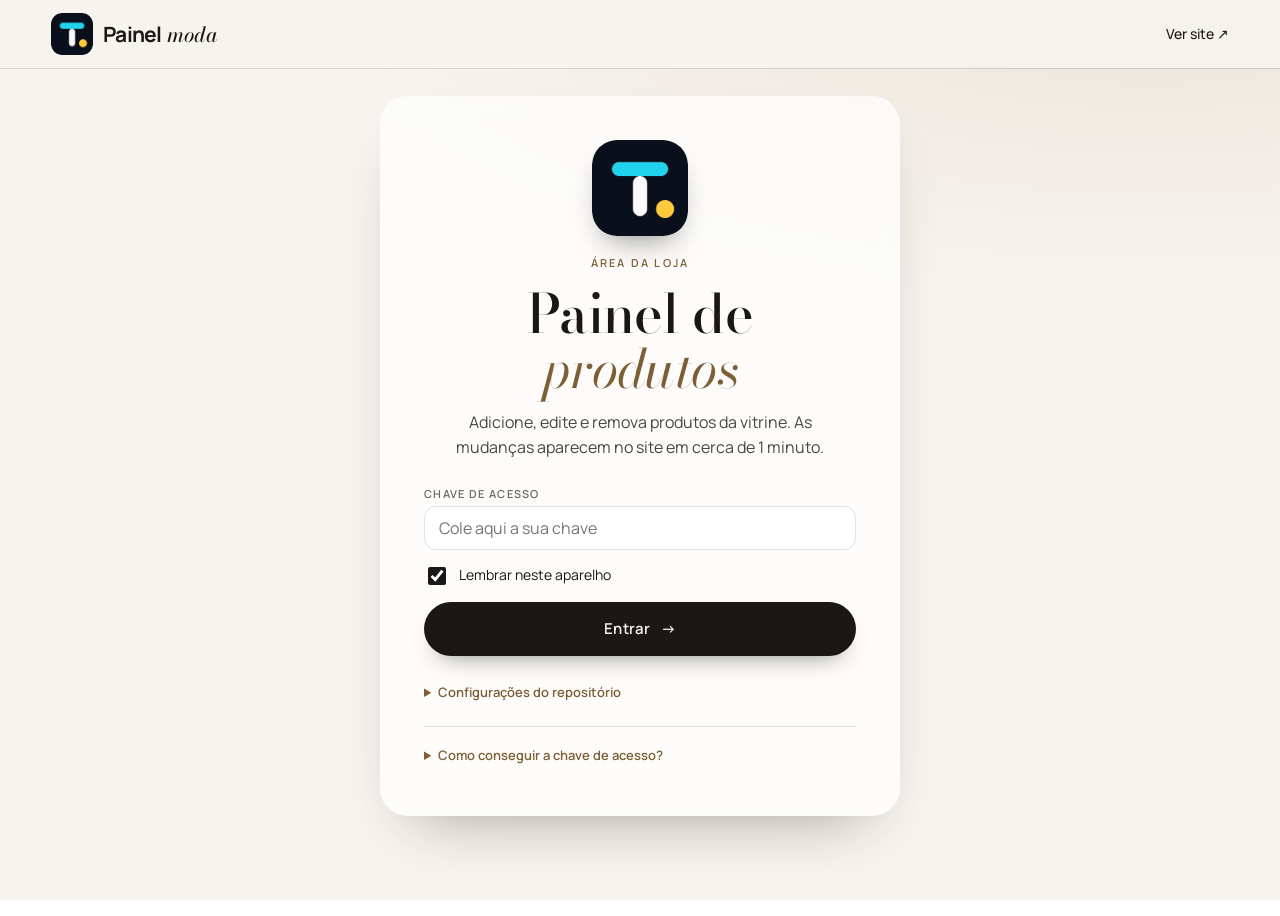
==== commit f56e43b3: "Paleta premium: marfim, pedra, preto café e dourado - Botões pretos, destaques em dourado escuro, fu" ====
--- a/admin.html
+++ b/admin.html
@@ -4,15 +4,15 @@
   <meta charset="utf-8">
   <meta name="viewport" content="width=device-width, initial-scale=1, viewport-fit=cover">
   <meta name="robots" content="noindex, nofollow">
-  <meta name="theme-color" content="#f8f1ec">
+  <meta name="theme-color" content="#f7f4ef">
   <title>Painel · Tokanu Moda</title>
   <link rel="icon" href="assets/logo/icone-64.png" type="image/png">
   <link rel="apple-touch-icon" href="assets/logo/icone-180.png">
   <link rel="preconnect" href="https://fonts.googleapis.com">
   <link rel="preconnect" href="https://fonts.gstatic.com" crossorigin>
   <link href="https://fonts.googleapis.com/css2?family=Bodoni+Moda:ital,opsz,wght@0,6..96,400..700;1,6..96,400..600&family=Manrope:wght@400;500;600;700&display=swap" rel="stylesheet">
-  <link rel="stylesheet" href="assets/css/style.css?v=1">
-  <link rel="stylesheet" href="assets/css/admin.css?v=1">
+  <link rel="stylesheet" href="assets/css/style.css?v=2">
+  <link rel="stylesheet" href="assets/css/admin.css?v=2">
 </head>
 <body class="adm">
 
--- a/assets/css/style.css
+++ b/assets/css/style.css
@@ -3,22 +3,23 @@
    Creme + blush + cacau, rosé da logo, serifada elegante, molduras em arco
    ========================================================= */
 :root {
-  --cream: #fff7fa;
-  --cream-2: #fceef3;
-  --blush: #fbe3ec;
-  --blush-2: #f6cfdf;
-  --rose: #b8326e;       /* framboesa: botões (contraste com texto claro) */
-  --rose-mid: #e0679a;   /* rosa médio */
-  --rose-light: #f9c9dc; /* rosa claro */
-  --lilac: #efe3f8;
-  --champagne: #f7ebdd;
+  --cream: #f7f4ef;
+  --cream-2: #efeae2;
+  --blush: #ebe5db;
+  --blush-2: #ddd4c6;
+  --rose: #1a1816;       /* preto café: botões */
+  --gold: #7d5f36;       /* dourado escuro: destaques de texto */
+  --rose-mid: #b39168;   /* champanhe */
+  --rose-light: #e9dcc6; /* champanhe claro */
+  --lilac: #ece7e0;
+  --champagne: #f1e8da;
   --frame: 20px;          /* cantos das fotos (antes: arcos) */
-  --cocoa: #2d1630;
-  --cocoa-2: #3e2242;
-  --text: #2d1630;
-  --muted: #7a5c74;
-  --line: rgba(45, 22, 48, 0.13);
-  --line-light: rgba(255, 247, 250, 0.18);
+  --cocoa: #1a1816;
+  --cocoa-2: #2a2723;
+  --text: #1a1816;
+  --muted: #6f675c;
+  --line: rgba(26, 24, 22, 0.12);
+  --line-light: rgba(247, 244, 239, 0.16);
 
   --serif: "Bodoni Moda", "Didot", "Times New Roman", serif;
   --sans: "Manrope", "Helvetica Neue", Arial, sans-serif;
@@ -63,7 +64,7 @@
   transition: background .3s, color .3s, transform .3s var(--ease), box-shadow .3s;
 }
 .pill:active { transform: scale(.97); }
-.pill--rose { background: var(--rose); color: var(--cream); box-shadow: 0 10px 24px -12px rgba(184, 50, 110, .8); }
+.pill--rose { background: var(--rose); color: var(--cream); box-shadow: 0 10px 24px -12px rgba(26, 24, 22, .8); }
 .pill--rose:hover { background: var(--cocoa); }
 .pill--cocoa { background: var(--cocoa); color: var(--cream); }
 .pill--cocoa:hover { background: var(--rose); }
@@ -96,7 +97,7 @@
   padding: 0 var(--gutter);
   transition: background .4s, box-shadow .4s, transform .5s var(--ease);
 }
-.top.is-solid { background: rgba(255, 247, 250, .9); -webkit-backdrop-filter: blur(12px); backdrop-filter: blur(12px); box-shadow: 0 1px 0 var(--line); }
+.top.is-solid { background: rgba(247, 244, 239, .9); -webkit-backdrop-filter: blur(12px); backdrop-filter: blur(12px); box-shadow: 0 1px 0 var(--line); }
 .top.is-hidden { transform: translateY(-100%); }
 .top__brand { display: inline-flex; align-items: center; gap: 10px; }
 .top__brand img { width: 42px; height: 42px; border-radius: 50%; }
@@ -155,7 +156,7 @@
   overflow: hidden;
 }
 .hero__title { margin: 0 0 16px; font-family: var(--serif); font-weight: 500; font-size: clamp(38px, 10.5vw, 92px); line-height: .98; letter-spacing: -0.02em; }
-.hero__lead { margin: 0 0 26px; max-width: 470px; color: #5e4459; font-size: 16px; }
+.hero__lead { margin: 0 0 26px; max-width: 470px; color: #4d463d; font-size: 16px; }
 .hero__cta { display: flex; flex-wrap: wrap; align-items: center; gap: 18px 24px; }
 
 .hero__art { position: relative; height: 44svh; min-height: 300px; max-height: 420px; order: -1; }
@@ -163,17 +164,17 @@
   position: absolute; overflow: hidden; border-radius: var(--frame);
   background: linear-gradient(180deg, var(--blush-2), var(--blush));
   display: flex; align-items: flex-end; justify-content: center;
-  box-shadow: 0 30px 60px -30px rgba(45, 22, 48, .35);
+  box-shadow: 0 30px 60px -30px rgba(26, 24, 22, .35);
   will-change: transform;
 }
-.arch img { width: 82%; height: auto; margin-bottom: 9%; filter: drop-shadow(0 18px 24px rgba(45, 22, 48, .22)); transition: transform 1.2s var(--ease); }
+.arch img { width: 82%; height: auto; margin-bottom: 9%; filter: drop-shadow(0 18px 24px rgba(26, 24, 22, .22)); transition: transform 1.2s var(--ease); }
 .arch--big { left: 4%; top: 0; width: 62%; height: 92%; }
 .arch--small { right: 2%; bottom: 0; width: 40%; height: 58%; background: linear-gradient(180deg, #e7c3be, var(--blush-2)); border: 6px solid var(--cream); }
 .arch--small img { width: 70%; }
 .note {
   position: absolute; z-index: 2; padding: 6px 12px; border-radius: 999px;
   background: var(--cream); font-family: var(--serif); font-style: italic; font-size: 17px; color: var(--cocoa);
-  box-shadow: 0 12px 30px -16px rgba(45, 22, 48, .4);
+  box-shadow: 0 12px 30px -16px rgba(26, 24, 22, .4);
   animation: float 6s ease-in-out infinite;
 }
 .note--1 { left: 0; top: 12%; }
@@ -251,7 +252,7 @@
 .filters {
   position: sticky; top: var(--top-h); z-index: 30;
   margin: 0 calc(var(--gutter) * -1) 26px; padding: 10px var(--gutter) 12px;
-  background: rgba(255, 247, 250, .94); -webkit-backdrop-filter: blur(10px); backdrop-filter: blur(10px);
+  background: rgba(247, 244, 239, .94); -webkit-backdrop-filter: blur(10px); backdrop-filter: blur(10px);
   border-bottom: 1px solid var(--line);
   transition: top .5s var(--ease);
 }
@@ -272,7 +273,7 @@
   background: #fff; border-radius: 999px; padding: 0 16px; height: 44px; border: 1px solid var(--line);
 }
 .search input { flex: 1; min-width: 0; border: 0; outline: none; background: transparent; font-size: 16px; }
-.search input::placeholder { color: #a88aa0; }
+.search input::placeholder { color: #9b9285; }
 .search:focus-within { border-color: var(--rose-mid); }
 .filters__count { font-size: 12px; color: var(--muted); white-space: nowrap; }
 
@@ -316,7 +317,7 @@
 .step { padding: 26px 0; border-top: 1px solid var(--line-light); display: grid; grid-template-columns: 64px 1fr; gap: 4px 16px; }
 .step__n { font-family: var(--serif); font-style: italic; font-size: 44px; line-height: 1; color: var(--rose-light); grid-row: span 2; }
 .step h3 { margin: 0; font-family: var(--serif); font-weight: 500; font-size: 28px; line-height: 1.15; }
-.step p { margin: 0; color: rgba(255, 247, 250, .72); max-width: 420px; }
+.step p { margin: 0; color: rgba(247, 244, 239, .72); max-width: 420px; }
 @media (min-width: 900px) {
   .steps { grid-template-columns: repeat(3, 1fr); gap: 32px; }
   .step { grid-template-columns: 1fr; padding-top: 30px; }
@@ -325,7 +326,7 @@
 
 /* ---------- Sobre ---------- */
 .about { display: grid; gap: 32px; align-items: center; }
-.about__text > p:not(.eyebrow) { color: #5e4459; max-width: 560px; margin: 18px 0 24px; font-size: 17px; }
+.about__text > p:not(.eyebrow) { color: #4d463d; max-width: 560px; margin: 18px 0 24px; font-size: 17px; }
 .facts { list-style: none; margin: 0; padding: 0; display: grid; grid-template-columns: repeat(3, 1fr); border-top: 1px solid var(--line); }
 .facts li { padding: 14px 8px 0 0; font-family: var(--serif); font-size: 20px; line-height: 1.15; }
 .facts span { display: block; font-family: var(--sans); font-size: 10px; letter-spacing: .16em; text-transform: uppercase; color: var(--muted); margin-bottom: 4px; }
@@ -344,7 +345,7 @@
   border-radius: var(--frame); background: var(--cream);
   display: flex; align-items: flex-end; justify-content: center; overflow: hidden;
 }
-.cta__arch img { width: 76%; margin-bottom: 10%; filter: drop-shadow(0 18px 24px rgba(45, 22, 48, .22)); }
+.cta__arch img { width: 76%; margin-bottom: 10%; filter: drop-shadow(0 18px 24px rgba(26, 24, 22, .22)); }
 @media (min-width: 900px) { .cta { grid-template-columns: auto 1fr; gap: 72px; } }
 
 /* ---------- Rodapé ---------- */
@@ -353,21 +354,21 @@
 .footer__logo { width: 200px; }
 .footer__cols { display: grid; grid-template-columns: 1fr 1fr; gap: 24px; }
 .footer h4 { margin: 0 0 12px; font-size: 11px; letter-spacing: .18em; text-transform: uppercase; color: var(--rose-light); font-weight: 600; }
-.footer a, .footer p { display: block; margin: 0 0 8px; font-size: 14px; color: rgba(255, 247, 250, .85); }
+.footer a, .footer p { display: block; margin: 0 0 8px; font-size: 14px; color: rgba(247, 244, 239, .85); }
 .footer a:hover { color: var(--rose-light); }
-.footer__base { margin-top: 40px; padding-top: 18px; border-top: 1px solid var(--line-light); display: flex; flex-wrap: wrap; justify-content: space-between; gap: 8px 24px; font-size: 12px; color: rgba(255, 247, 250, .6); }
+.footer__base { margin-top: 40px; padding-top: 18px; border-top: 1px solid var(--line-light); display: flex; flex-wrap: wrap; justify-content: space-between; gap: 8px 24px; font-size: 12px; color: rgba(247, 244, 239, .6); }
 .footer__base strong { color: var(--cream); }
 @media (min-width: 900px) { .footer { padding-bottom: 32px; } .footer__top { grid-template-columns: 1fr 1.4fr; align-items: start; } }
 
 /* ---------- Painéis (bottom sheet no celular, lateral no desktop) ---------- */
-.overlay { position: fixed; inset: 0; z-index: 80; background: rgba(45, 22, 48, .45); opacity: 0; visibility: hidden; transition: opacity .5s var(--ease), visibility .5s; }
+.overlay { position: fixed; inset: 0; z-index: 80; background: rgba(26, 24, 22, .45); opacity: 0; visibility: hidden; transition: opacity .5s var(--ease), visibility .5s; }
 .overlay.is-open { opacity: 1; visibility: visible; }
 .sheet {
   position: fixed; z-index: 90; left: 0; right: 0; bottom: 0; max-height: 92svh;
   background: var(--cream); border-radius: 26px 26px 0 0;
   display: flex; flex-direction: column;
   transform: translateY(105%); transition: transform .7s var(--ease); visibility: hidden;
-  box-shadow: 0 -20px 50px -20px rgba(45, 22, 48, .35);
+  box-shadow: 0 -20px 50px -20px rgba(26, 24, 22, .35);
 }
 .sheet.is-open { transform: none; visibility: visible; }
 .sheet--bag { height: 92svh; }
@@ -395,7 +396,7 @@
 .pd__name { margin: -8px 0 0; font-family: var(--serif); font-weight: 500; font-size: clamp(32px, 7vw, 50px); line-height: 1.02; }
 .pd__tags { display: flex; flex-wrap: wrap; gap: 6px; }
 .pd__tag { padding: 6px 12px; border-radius: 999px; background: var(--blush); font-size: 12px; font-weight: 500; }
-.pd__desc { margin: 0; color: #5e4459; font-size: 16px; line-height: 1.65; }
+.pd__desc { margin: 0; color: #4d463d; font-size: 16px; line-height: 1.65; }
 .pd__price { font-family: var(--serif); font-size: 40px; line-height: 1; font-weight: 600; }
 .pd__price small { display: block; margin-top: 6px; font-family: var(--sans); font-size: 12px; font-weight: 400; color: var(--muted); }
 .pd__buy { display: flex; gap: 10px; align-items: center; }
@@ -445,7 +446,7 @@
   position: fixed; z-index: 50; left: 12px; right: 12px; bottom: calc(12px + env(safe-area-inset-bottom));
   display: flex; align-items: center; justify-content: space-between; gap: 10px;
   padding: 8px 8px 8px 20px; border-radius: 999px; background: var(--cocoa); color: var(--cream);
-  box-shadow: 0 18px 40px -16px rgba(45, 22, 48, .6);
+  box-shadow: 0 18px 40px -16px rgba(26, 24, 22, .6);
   transform: translateY(160%); transition: transform .6s var(--ease);
 }
 .floatbag.is-visible { transform: none; }
@@ -457,7 +458,7 @@
 .wa-fab {
   position: fixed; z-index: 49; right: 16px; bottom: calc(16px + env(safe-area-inset-bottom));
   width: 56px; height: 56px; border-radius: 50%; background: var(--rose); color: var(--cream);
-  display: grid; place-items: center; box-shadow: 0 14px 30px -12px rgba(184, 50, 110, .9);
+  display: grid; place-items: center; box-shadow: 0 14px 30px -12px rgba(26, 24, 22, .9);
   transition: transform .5s var(--ease), opacity .4s, background .3s;
 }
 .wa-fab:hover { background: var(--cocoa); }
@@ -478,9 +479,9 @@
 .doc h1 { font-family: var(--serif); font-weight: 500; font-size: clamp(44px, 9vw, 84px); line-height: 1; margin: 10px 0 28px; }
 .doc h1 em { font-style: italic; color: var(--rose); }
 .doc h2 { font-family: var(--serif); font-weight: 600; font-size: 26px; margin: 40px 0 8px; }
-.doc p, .doc li { font-size: 16px; line-height: 1.7; color: #4a3448; }
+.doc p, .doc li { font-size: 16px; line-height: 1.7; color: #3f3932; }
 .doc a { color: var(--rose); text-decoration: underline; }
-.top--solid { background: rgba(255, 247, 250, .94); box-shadow: 0 1px 0 var(--line); }
+.top--solid { background: rgba(247, 244, 239, .94); box-shadow: 0 1px 0 var(--line); }
 
 @media (prefers-reduced-motion: reduce) {
   *, *::before, *::after { animation: none !important; transition-duration: .01ms !important; }
@@ -520,7 +521,7 @@
   display: grid; gap: 24px; align-items: center; justify-items: center; text-align: center;
   max-width: 1080px; margin: 0 auto; padding: clamp(28px, 5vw, 56px);
   border-radius: 32px; background: linear-gradient(135deg, #fff6f2 0%, var(--blush) 100%);
-  box-shadow: 0 30px 60px -36px rgba(45, 22, 48, .45); position: relative; overflow: hidden;
+  box-shadow: 0 30px 60px -36px rgba(26, 24, 22, .45); position: relative; overflow: hidden;
 }
 .insta__card::before {
   content: ""; position: absolute; inset: auto -20% -60% auto; width: 70%; aspect-ratio: 1; border-radius: 50%;
@@ -532,7 +533,7 @@
 .insta__text { display: grid; gap: 10px; justify-items: center; position: relative; }
 .insta__text .eyebrow { margin: 0; }
 .insta__handle { font-family: var(--serif); font-size: clamp(32px, 7vw, 60px); line-height: 1; font-style: italic; color: var(--cocoa); word-break: break-word; }
-.insta__lead { color: #5e4459; max-width: 420px; }
+.insta__lead { color: #4d463d; max-width: 420px; }
 .pill--insta {
   margin-top: 8px; color: #fff;
   background: linear-gradient(90deg, #f58529, #dd2a7b 45%, #8134af 80%, #515bd4);
@@ -558,7 +559,7 @@
 }
 .seal3d__coin:active { cursor: grabbing; }
 .seal3d__layer { position: absolute; inset: 0; border-radius: 50%; background: radial-gradient(circle at 35% 30%, #4a3436, #140d0e 70%); }
-.seal3d__layer--rim { background: linear-gradient(90deg, #6d3f46, #c48b93 30%, #f3c6cf 50%, #a8636d 70%, #4a2a2f); }
+.seal3d__layer--rim { background: linear-gradient(90deg, #5a4528, #b39168 30%, #ecdcbc 50%, #9c7a4c 70%, #4a3820); }
 .seal3d__face {
   position: absolute; inset: 0; width: 100%; height: 100%; border-radius: 50%;
   transform: translateZ(1px); backface-visibility: hidden;
@@ -571,14 +572,14 @@
 }
 .seal3d__shadow {
   position: absolute; left: 12%; right: 12%; bottom: -16%; height: 12%; border-radius: 50%;
-  background: radial-gradient(closest-side, rgba(45, 22, 48, .35), transparent);
+  background: radial-gradient(closest-side, rgba(26, 24, 22, .35), transparent);
   transform: translateX(calc(var(--ry-num, -14) * -0.6px)); filter: blur(4px);
 }
 .seal3d__minis { position: absolute; inset: 0; pointer-events: none; }
 .mini {
   position: absolute; left: 0; top: 0; pointer-events: auto; cursor: pointer;
   width: var(--s, 44px); height: auto; will-change: transform;
-  filter: drop-shadow(0 8px 8px rgba(45, 22, 48, .25));
+  filter: drop-shadow(0 8px 8px rgba(26, 24, 22, .25));
   -webkit-tap-highlight-color: transparent;
 }
 .mini img { width: 100%; height: auto; pointer-events: none; }
@@ -606,13 +607,13 @@
 .laptop__lid {
   position: relative; aspect-ratio: 16 / 10.2; padding: 3%;
   border-radius: 18px 18px 6px 6px;
-  background: linear-gradient(145deg, #fbeef4, #dcb7c9);
-  box-shadow: 0 34px 60px -30px rgba(45, 22, 48, .55), inset 0 0 0 1px rgba(255, 255, 255, .7);
+  background: linear-gradient(145deg, #f4f2ef, #c9c3ba);
+  box-shadow: 0 34px 60px -30px rgba(26, 24, 22, .55), inset 0 0 0 1px rgba(255, 255, 255, .7);
   transform: rotateY(-14deg) rotateX(3deg); transform-origin: 50% 100%;
 }
 .laptop__screen {
   position: relative; width: 100%; height: 100%; border-radius: 10px; overflow: hidden;
-  background: radial-gradient(120% 100% at 25% 15%, #2a1d44 0%, #121428 45%, #0a0f1c 100%);
+  background: radial-gradient(120% 100% at 25% 15%, #2c2a33 0%, #14151c 45%, #0a0f1c 100%);
   display: flex; flex-direction: column; align-items: center; justify-content: center; gap: 4%;
   perspective: 600px;
 }
@@ -620,10 +621,10 @@
 .laptop__base {
   position: relative; height: 14px; margin: 0 -7%;
   border-radius: 3px 3px 18px 18px;
-  background: linear-gradient(180deg, #f6e3ec, #c595ac);
-  transform: rotateY(-14deg); box-shadow: 0 22px 30px -16px rgba(45, 22, 48, .5);
-}
-.laptop__base::before { content: ""; position: absolute; left: 50%; top: 0; width: 16%; height: 5px; transform: translateX(-50%); border-radius: 0 0 6px 6px; background: rgba(45, 22, 48, .18); }
+  background: linear-gradient(180deg, #eeebe6, #b9b2a7);
+  transform: rotateY(-14deg); box-shadow: 0 22px 30px -16px rgba(26, 24, 22, .5);
+}
+.laptop__base::before { content: ""; position: absolute; left: 50%; top: 0; width: 16%; height: 5px; transform: translateX(-50%); border-radius: 0 0 6px 6px; background: rgba(26, 24, 22, .18); }
 .screen-ui { position: absolute; top: 5%; left: 4%; display: flex; gap: 5px; }
 .screen-ui i { width: 7px; height: 7px; border-radius: 50%; background: rgba(255, 255, 255, .25); }
 .screen-word { font-family: var(--sans); font-weight: 700; color: #f8fafc; font-size: clamp(16px, 2.6vw, 34px); letter-spacing: -0.05em; line-height: 1; position: relative; z-index: 1; }
@@ -641,13 +642,13 @@
 .phone3d {
   position: absolute; right: 2%; bottom: 0; width: 31%; aspect-ratio: 9 / 18.5; z-index: 2;
   padding: 6px; border-radius: 26px;
-  background: linear-gradient(145deg, #fbeef4, #c995ae);
-  box-shadow: 0 34px 50px -24px rgba(45, 22, 48, .6), inset 0 0 0 1px rgba(255, 255, 255, .7);
+  background: linear-gradient(145deg, #f4f2ef, #bdb6ab);
+  box-shadow: 0 34px 50px -24px rgba(26, 24, 22, .6), inset 0 0 0 1px rgba(255, 255, 255, .7);
   transform: rotateY(16deg) rotateZ(3deg);
 }
 .phone3d__screen {
   position: relative; height: 100%; border-radius: 21px; overflow: hidden;
-  background: radial-gradient(120% 80% at 30% 15%, #2a1d44 0%, #0a0f1c 75%);
+  background: radial-gradient(120% 80% at 30% 15%, #2c2a33 0%, #0a0f1c 75%);
   display: flex; flex-direction: column; align-items: center; justify-content: center; gap: 8%;
   perspective: 500px;
 }
@@ -663,31 +664,55 @@
 }
 
 /* Categorias com ícone (enquanto não há foto) */
-.cat__arch.is-icon { display: grid; place-items: center; color: var(--rose); background: linear-gradient(160deg, var(--blush), var(--blush-2)); }
-.cat:nth-child(3n+2) .cat__arch.is-icon { background: linear-gradient(160deg, var(--lilac), #e2d0f2); color: #7a4fb0; }
-.cat:nth-child(3n) .cat__arch.is-icon { background: linear-gradient(160deg, var(--champagne), #efd9bd); color: #9a6a2a; }
+.cat__arch.is-icon { display: grid; place-items: center; color: #1a1816; background: linear-gradient(160deg, #f1ede6, var(--blush-2)); }
+.cat:nth-child(3n+2) .cat__arch.is-icon { background: linear-gradient(160deg, #f3ead9, #e2cfac); color: #6b4f2a; }
+.cat:nth-child(3n) .cat__arch.is-icon { background: linear-gradient(160deg, #2a2723, #1a1816); color: #d8c3a0; }
 .cat__arch.is-icon svg { width: 46%; height: auto; transition: transform .8s var(--ease); }
 .cat:hover .cat__arch.is-icon svg { transform: scale(1.08) rotate(-4deg); }
 
 /* "Seu produto aqui" (enquanto o catálogo está vazio) */
 .ph-media {
   display: grid; place-items: center; width: 100%; aspect-ratio: 4 / 5; border-radius: var(--frame);
-  border: 1.5px dashed var(--rose-mid); background: var(--cream-2); color: var(--rose-mid);
+  border: 1.5px dashed var(--rose-mid); background: var(--cream-2); color: var(--gold);
   position: relative; overflow: hidden;
 }
 .ph-media svg { width: 40%; height: auto; opacity: .85; }
-.ph-media .card__tag { background: #fff; color: var(--rose); }
+.ph-media .card__tag { background: #fff; color: var(--gold); }
 .card--ph .card__price { color: var(--muted); }
 .card--ph .card__add { border-style: dashed; }
-.pick--ph .pick__img { background: var(--cream-2); border: 1.5px dashed var(--rose-mid); display: grid; place-items: center; color: var(--rose-mid); }
+.pick--ph .pick__img { background: var(--cream-2); border: 1.5px dashed var(--rose-mid); display: grid; place-items: center; color: var(--gold); }
 .pick--ph .pick__img svg { width: 42%; height: auto; }
-.ph-note { grid-column: 1 / -1; margin: 0 0 6px; padding: 14px 18px; border-radius: 16px; background: var(--lilac); color: #4e3480; font-size: 14px; text-align: center; }
+.ph-note { grid-column: 1 / -1; margin: 0 0 6px; padding: 14px 18px; border-radius: 16px; background: var(--lilac); color: #3f3932; font-size: 14px; text-align: center; }
 
 /* Contato: sacolinhas */
 .cta__art { position: relative; width: min(70vw, 360px); aspect-ratio: 1; justify-self: center; }
-.cta__bag { position: absolute; height: auto; filter: drop-shadow(0 20px 22px rgba(45, 22, 48, .25)); animation: bagFloat 6s ease-in-out infinite; }
+.cta__bag { position: absolute; height: auto; filter: drop-shadow(0 20px 22px rgba(26, 24, 22, .25)); animation: bagFloat 6s ease-in-out infinite; }
 .cta__bag--1 { width: 50%; left: 4%; top: 14%; --r: -8deg; }
 .cta__bag--2 { width: 42%; right: 4%; top: 0; --r: 9deg; animation-delay: -2s; }
 .cta__bag--3 { width: 36%; left: 36%; bottom: 0; --r: -3deg; animation-delay: -4s; }
 @keyframes bagFloat { 0%, 100% { transform: translateY(0) rotate(var(--r)); } 50% { transform: translateY(-12px) rotate(calc(var(--r) * -1)); } }
 .mini img { filter: none; }
+
+/* =========================================================
+   Paleta premium (marfim, pedra, preto café e dourado)
+   ========================================================= */
+.eyebrow { color: var(--gold); }
+.title em, .hero__title em { color: var(--gold); }
+.section--cocoa .eyebrow, .section--cocoa .title em { color: #d8c3a0; }
+.step__n { color: #d8c3a0; }
+.cta { background: linear-gradient(160deg, #efe5d3, #e2d2b6); }
+.cta .title em { color: var(--gold); }
+.pill--rose, .pill--cocoa { background: var(--cocoa); color: var(--cream); box-shadow: 0 12px 26px -16px rgba(26, 24, 22, .7); }
+.pill--rose:hover, .pill--cocoa:hover { background: var(--gold); }
+.card__add:hover { background: var(--cocoa); }
+.card__add.is-added { background: var(--gold); border-color: var(--gold); }
+.link-arrow { border-bottom-color: var(--rose-mid); }
+.link-arrow:hover, .top__link:hover { color: var(--gold); }
+.top__link::after { background: var(--gold); }
+.chip.is-active { background: var(--cocoa); border-color: var(--cocoa); }
+.wa-fab { background: var(--cocoa); }
+.wa-fab:hover { background: var(--gold); }
+.top__badge { background: var(--gold); }
+.brands__track i { color: var(--rose-mid); }
+.hero { background: radial-gradient(110% 70% at 85% 25%, #ebe3d6 0%, #f1ede6 40%, var(--cream) 72%); }
+::selection { background: #e9dcc6; color: #1a1816; }
--- a/assets/css/admin.css
+++ b/assets/css/admin.css
@@ -13,11 +13,11 @@
   width: min(100%, 520px); background: rgba(255, 255, 255, .7);
   -webkit-backdrop-filter: blur(10px); backdrop-filter: blur(10px);
   border-radius: 28px; padding: clamp(24px, 6vw, 44px);
-  box-shadow: 0 30px 60px -36px rgba(45, 22, 48, .45); text-align: center;
+  box-shadow: 0 30px 60px -36px rgba(26, 24, 22, .45); text-align: center;
 }
-.adm-login__seal { width: 96px; height: 96px; border-radius: 26%; margin: 0 auto 18px; box-shadow: 0 16px 30px -14px rgba(45, 22, 48, .5); }
+.adm-login__seal { width: 96px; height: 96px; border-radius: 26%; margin: 0 auto 18px; box-shadow: 0 16px 30px -14px rgba(26, 24, 22, .5); }
 .adm-login .title { font-size: clamp(38px, 9vw, 54px); }
-.adm-lead { color: #5e4459; margin: 14px auto 24px; max-width: 400px; }
+.adm-lead { color: #4d463d; margin: 14px auto 24px; max-width: 400px; }
 .adm-form { display: grid; gap: 14px; text-align: left; }
 .adm-error { margin: 0; color: #a0263a; font-size: 14px; font-weight: 600; text-align: center; }
 .adm-error:empty { display: none; }
@@ -26,7 +26,7 @@
 .adm-advanced[open] { display: grid; gap: 12px; }
 .adm-help { margin-top: 18px; border-top: 1px solid var(--line); padding-top: 12px; }
 .adm-help ol { padding-left: 20px; margin: 8px 0 0; }
-.adm-help li { margin: 6px 0; font-size: 14px; color: #5e4459; }
+.adm-help li { margin: 6px 0; font-size: 14px; color: #4d463d; }
 .adm-help a { color: var(--rose); text-decoration: underline; word-break: break-all; }
 .adm-check { display: flex; gap: 10px; align-items: center; font-size: 14px; }
 .adm-check input { width: 18px; height: 18px; accent-color: var(--rose); }
@@ -56,7 +56,7 @@
 .adm-item {
   display: grid; grid-template-columns: 64px minmax(0, 1fr); gap: 12px 14px; align-items: center;
   padding: 10px; border-radius: 20px; background: rgba(255, 255, 255, .78);
-  box-shadow: 0 10px 24px -20px rgba(45, 22, 48, .5);
+  box-shadow: 0 10px 24px -20px rgba(26, 24, 22, .5);
 }
 .adm-item.is-off { opacity: .6; }
 .adm-item__thumb { aspect-ratio: 4 / 5; border-radius: var(--frame); overflow: hidden; background: var(--blush); }
@@ -110,7 +110,7 @@
 .adm-switch small { color: var(--muted); }
 .adm-switch input { position: absolute; opacity: 0; pointer-events: none; }
 .adm-switch__ui { width: 46px; height: 28px; border-radius: 999px; background: var(--blush-2); position: relative; flex: none; transition: background .3s; }
-.adm-switch__ui::after { content: ""; position: absolute; top: 3px; left: 3px; width: 22px; height: 22px; border-radius: 50%; background: #fff; box-shadow: 0 2px 6px rgba(45, 22, 48, .25); transition: transform .3s var(--ease); }
+.adm-switch__ui::after { content: ""; position: absolute; top: 3px; left: 3px; width: 22px; height: 22px; border-radius: 50%; background: #fff; box-shadow: 0 2px 6px rgba(26, 24, 22, .25); transition: transform .3s var(--ease); }
 .adm-switch input:checked + .adm-switch__ui { background: var(--rose); }
 .adm-switch input:checked + .adm-switch__ui::after { transform: translateX(18px); }
 .adm-switch input:focus-visible + .adm-switch__ui { outline: 2px solid var(--rose-mid); outline-offset: 2px; }
@@ -119,8 +119,11 @@
 @media (min-width: 560px) { .adm-photo { grid-template-columns: 160px 1fr; } }
 
 /* ---------- Publicando ---------- */
-.adm-busy { position: fixed; inset: 0; z-index: 150; display: grid; place-items: center; background: rgba(255, 247, 250, .88); -webkit-backdrop-filter: blur(6px); backdrop-filter: blur(6px); text-align: center; }
+.adm-busy { position: fixed; inset: 0; z-index: 150; display: grid; place-items: center; background: rgba(247, 244, 239, .88); -webkit-backdrop-filter: blur(6px); backdrop-filter: blur(6px); text-align: center; }
 .adm-busy[hidden] { display: none; }
 .adm-busy img { width: 90px; height: 90px; border-radius: 26%; margin: 0 auto 12px; animation: admPulse 1.2s ease-in-out infinite; }
 .adm-busy p { margin: 0; font-family: var(--serif); font-size: 22px; font-style: italic; }
 @keyframes admPulse { 50% { transform: scale(.9) rotate(-8deg); } }
+
+.adm-flag[data-toggle="destaque"].is-on { background: var(--gold); border-color: var(--gold); }
+.adm-help a, .adm-advanced summary, .adm-help summary, .adm-foot button { color: var(--gold); }
